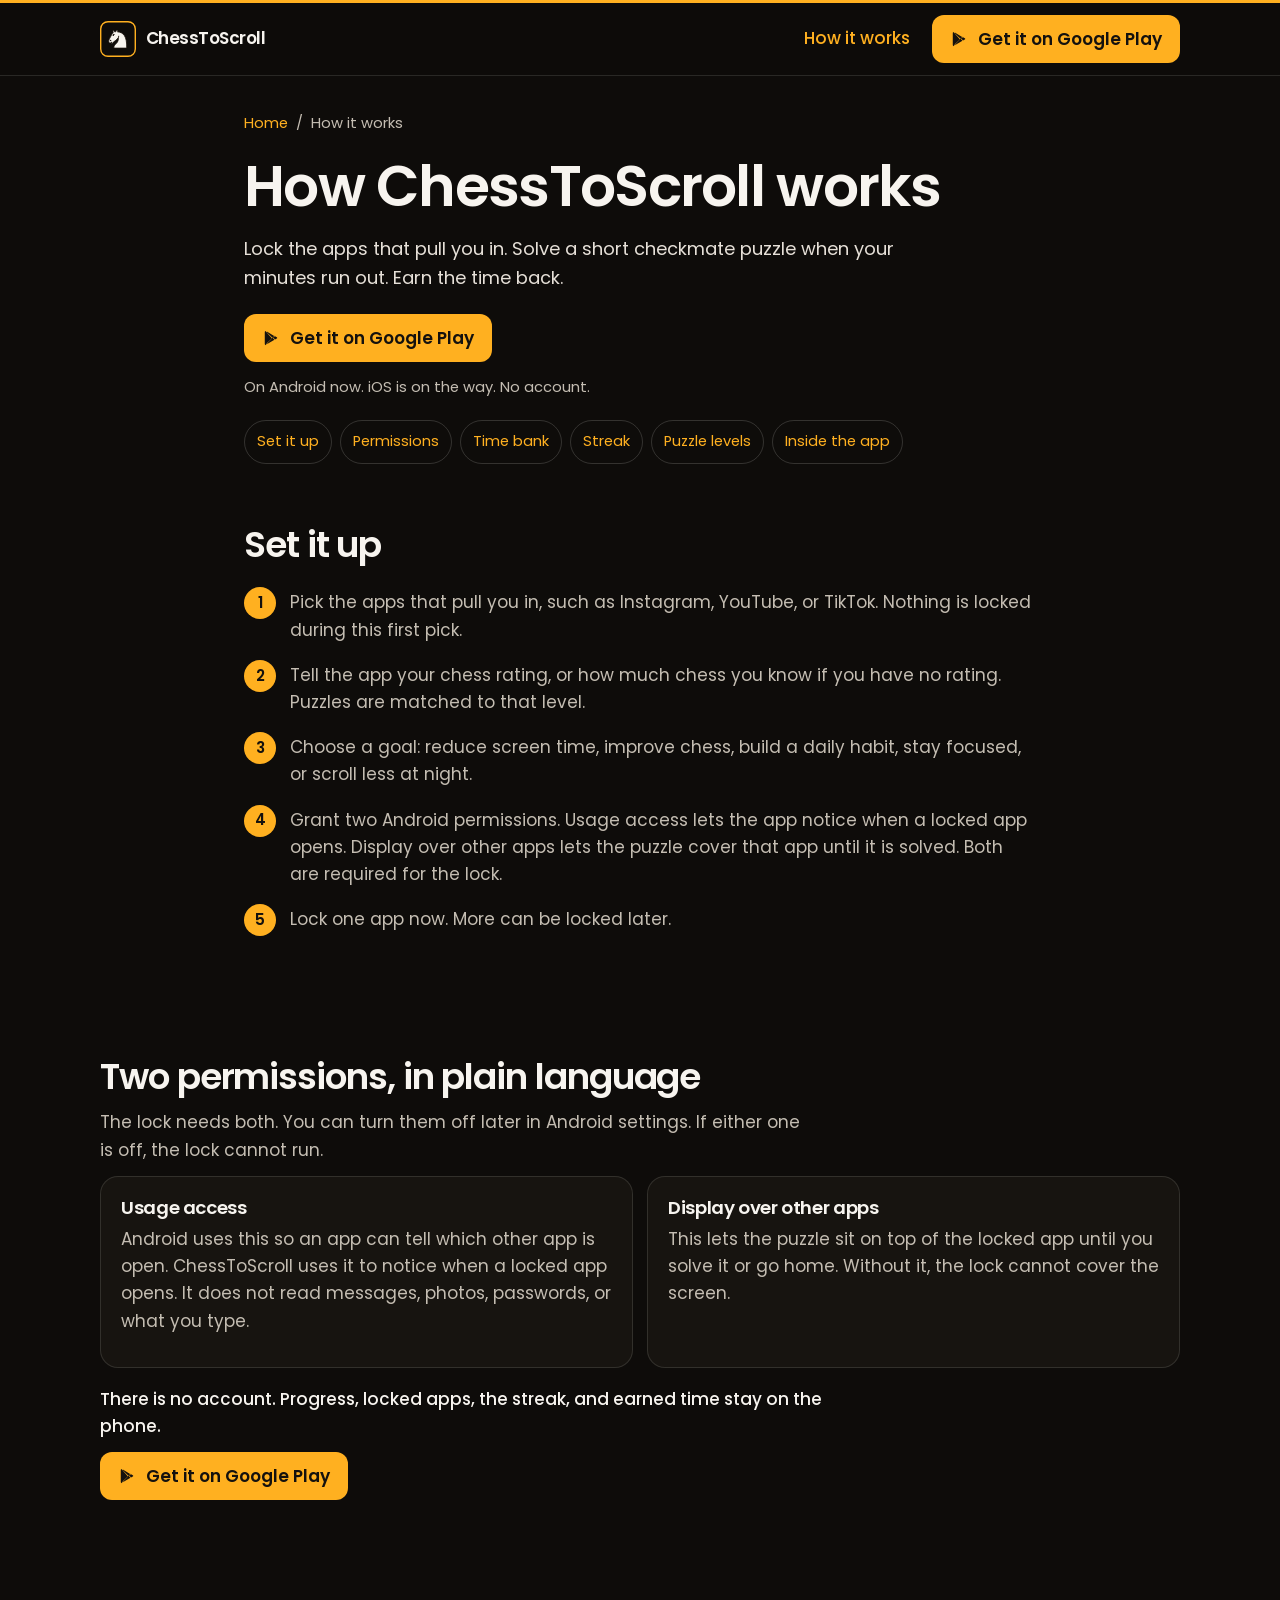
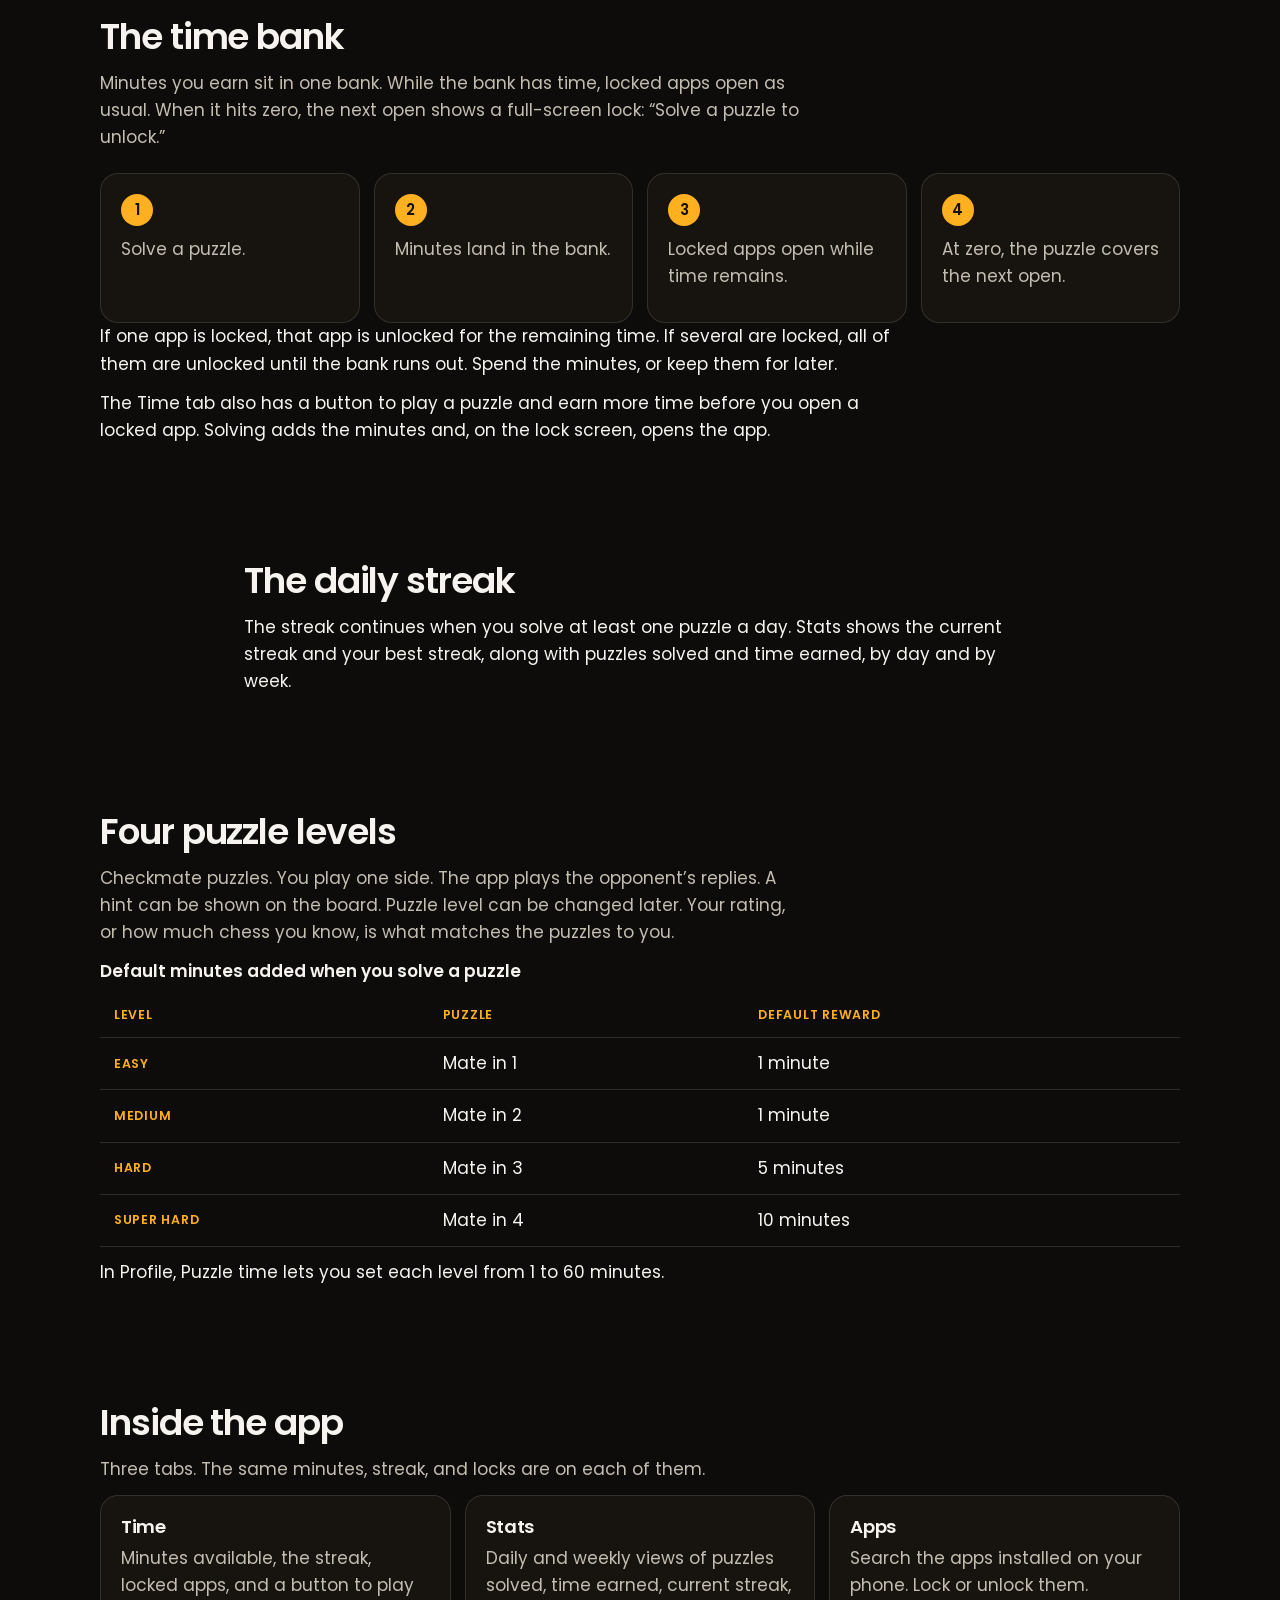
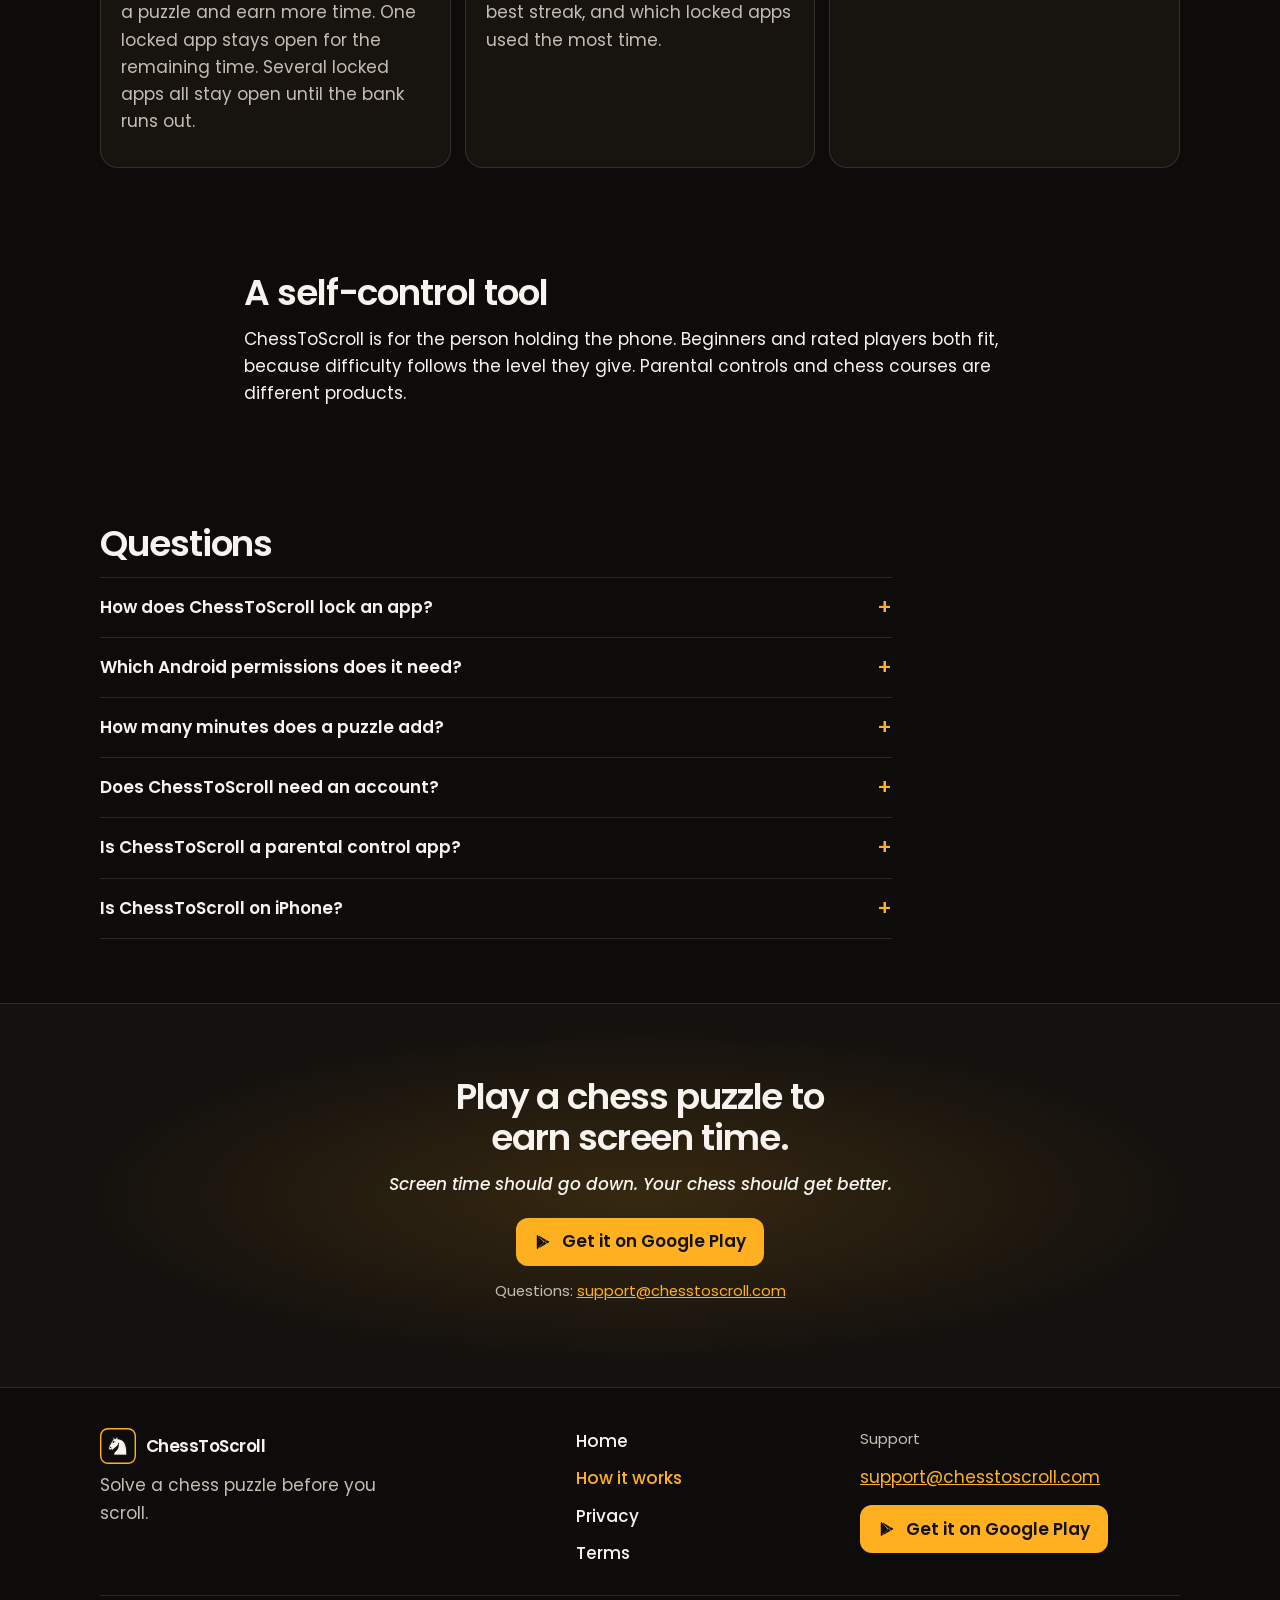
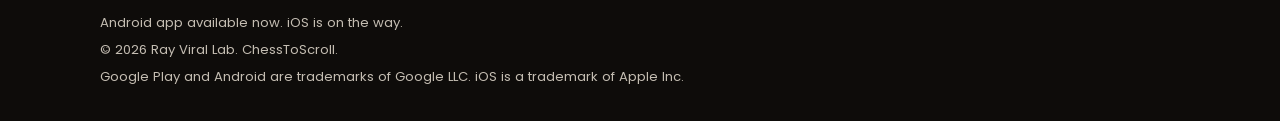
==== how-it-works.html @ 7f45c112 "first commit" ====
<!DOCTYPE html>
<html lang="en">
<head>
  <meta charset="utf-8">
  <meta name="viewport" content="width=device-width, initial-scale=1">
  <title>How ChessToScroll Works | Lock Apps, Solve, Earn Time</title>
  <meta name="description" content="Pick the apps, grant two Android permissions, and solve a mate puzzle when your minutes run out. Time bank, daily streaks, and four puzzle levels.">
  <link rel="canonical" href="https://chesstoscroll.com/how-it-works.html">
  <meta name="theme-color" content="#0E0C0A">
  <meta name="robots" content="index,follow,max-image-preview:large,max-snippet:-1,max-video-preview:-1">
  <meta property="og:type" content="article">
  <meta property="og:site_name" content="ChessToScroll">
  <meta property="og:title" content="How ChessToScroll Works | Lock Apps, Solve, Earn Time">
  <meta property="og:description" content="Permissions in plain language, the time bank, daily streaks, and mate puzzles from 1 to 4 moves.">
  <meta property="og:url" content="https://chesstoscroll.com/how-it-works.html">
  <meta property="og:locale" content="en_US">
  <meta property="og:image" content="https://chesstoscroll.com/og.png">
  <meta name="twitter:card" content="summary_large_image">
  <meta name="twitter:title" content="How ChessToScroll Works">
  <meta name="twitter:description" content="Lock apps, solve a chess puzzle, earn minutes back.">
  <meta name="twitter:image" content="https://chesstoscroll.com/og.png">
  <link rel="icon" href="favicon.svg" type="image/svg+xml">
  <link rel="stylesheet" href="styles.css">
  <script type="application/ld+json">
  {
    "@context": "https://schema.org",
    "@graph": [
      {
        "@type": "BreadcrumbList",
        "itemListElement": [
          { "@type": "ListItem", "position": 1, "name": "Home", "item": "https://chesstoscroll.com/" },
          { "@type": "ListItem", "position": 2, "name": "How it works", "item": "https://chesstoscroll.com/how-it-works.html" }
        ]
      },
      {
        "@type": "FAQPage",
        "mainEntity": [
          {
            "@type": "Question",
            "name": "How does ChessToScroll lock an app?",
            "acceptedAnswer": {
              "@type": "Answer",
              "text": "You pick the app, then turn the lock on. Nothing is locked during the first pick. When you open a locked app and your minutes are gone, a puzzle covers the screen. You can solve it or go home. Solving adds minutes and opens the app."
            }
          },
          {
            "@type": "Question",
            "name": "Which Android permissions does it need?",
            "acceptedAnswer": {
              "@type": "Answer",
              "text": "Two. Usage access lets ChessToScroll notice when a locked app opens. Display over other apps lets the puzzle cover that app until you solve it or go home. Both are required for the lock."
            }
          },
          {
            "@type": "Question",
            "name": "How many minutes does a puzzle add?",
            "acceptedAnswer": {
              "@type": "Answer",
              "text": "Easy, mate in 1, adds 1 minute by default. Medium, mate in 2, adds 1 minute. Hard, mate in 3, adds 5 minutes. Super Hard, mate in 4, adds 10 minutes. In Profile, Puzzle time can set each level from 1 to 60 minutes."
            }
          },
          {
            "@type": "Question",
            "name": "Does ChessToScroll need an account?",
            "acceptedAnswer": {
              "@type": "Answer",
              "text": "No. Progress, locked apps, the streak, and earned time stay on the phone."
            }
          },
          {
            "@type": "Question",
            "name": "Is ChessToScroll a parental control app?",
            "acceptedAnswer": {
              "@type": "Answer",
              "text": "No. It is a self-control tool for the person using the phone. It is not a chess course."
            }
          },
          {
            "@type": "Question",
            "name": "Is ChessToScroll on iPhone?",
            "acceptedAnswer": {
              "@type": "Answer",
              "text": "Not yet. ChessToScroll is on Android now. There is no iOS link yet."
            }
          }
        ]
      }
    ]
  }
  </script>
</head>
<body>
  <a class="skip" href="#main">Skip to content</a>
  <header class="site-header">
    <div class="bar">
      <a class="logo" href="index.html">
        <img src="favicon.svg" width="36" height="36" alt="">
        <span>ChessToScroll</span>
      </a>
      <input class="nav-toggle" type="checkbox" id="nav-toggle">
      <label class="nav-burger" for="nav-toggle"><span class="sr-only">Menu</span><span class="bars" aria-hidden="true"></span></label>
      <nav class="nav" id="site-nav" aria-label="Primary">
        <a href="how-it-works.html" aria-current="page">How it works</a>
        <a class="btn" href="https://play.google.com/store/apps/details?id=com.hintapp.chesslock" target="_blank" rel="noopener noreferrer">
          <svg class="icon" viewBox="0 0 24 24" width="18" height="18" aria-hidden="true"><path fill="currentColor" d="M4.4 2.6c-.5.4-.7 1.1-.7 1.9v15c0 .8.2 1.5.7 1.9l.1.1 8.8-8.8v-.2L4.5 2.5l-.1.1zm9.6 9.1 2.6 2.6-9.1 5.2c-.6.4-1.2.3-1.5-.1l8-7.7zm2.6-2.6L14 11.7 6 4.1c.3-.4.9-.5 1.5-.1l8.1 5.1zm.8.5 2.3 1.3c.8.5.8 1.2 0 1.7l-2.3 1.3-2.8-2.8 2.8-1.5z"/></svg>
          Get it on Google Play
        </a>
      </nav>
    </div>
  </header>
  <main id="main">
    <header class="page-head">
      <div class="wrap prose">
        <nav class="crumbs" aria-label="Breadcrumb">
          <a href="index.html">Home</a>
          <span aria-hidden="true">/</span>
          <span>How it works</span>
        </nav>
        <h1>How ChessToScroll works</h1>
        <p class="lede">Lock the apps that pull you in. Solve a short checkmate puzzle when your minutes run out. Earn the time back.</p>
        <div class="hero-actions">
          <a class="btn" href="https://play.google.com/store/apps/details?id=com.hintapp.chesslock" target="_blank" rel="noopener noreferrer">
            <svg class="icon" viewBox="0 0 24 24" width="18" height="18" aria-hidden="true"><path fill="currentColor" d="M4.4 2.6c-.5.4-.7 1.1-.7 1.9v15c0 .8.2 1.5.7 1.9l.1.1 8.8-8.8v-.2L4.5 2.5l-.1.1zm9.6 9.1 2.6 2.6-9.1 5.2c-.6.4-1.2.3-1.5-.1l8-7.7zm2.6-2.6L14 11.7 6 4.1c.3-.4.9-.5 1.5-.1l8.1 5.1zm.8.5 2.3 1.3c.8.5.8 1.2 0 1.7l-2.3 1.3-2.8-2.8 2.8-1.5z"/></svg>
            Get it on Google Play
          </a>
        </div>
        <p class="fine">On Android now. iOS is on the way. No account.</p>
        <nav class="onpage" aria-label="On this page">
          <a href="#setup">Set it up</a>
          <a href="#permissions">Permissions</a>
          <a href="#time-bank">Time bank</a>
          <a href="#streaks">Streak</a>
          <a href="#puzzles">Puzzle levels</a>
          <a href="#inside">Inside the app</a>
        </nav>
      </div>
    </header>

    <section class="block" id="setup" aria-labelledby="setup-title">
      <div class="wrap prose">
        <h2 id="setup-title">Set it up</h2>
        <ol class="setup-list">
          <li>
            <span class="num">1</span>
            <p>Pick the apps that pull you in, such as Instagram, YouTube, or TikTok. Nothing is locked during this first pick.</p>
          </li>
          <li>
            <span class="num">2</span>
            <p>Tell the app your chess rating, or how much chess you know if you have no rating. Puzzles are matched to that level.</p>
          </li>
          <li>
            <span class="num">3</span>
            <p>Choose a goal: reduce screen time, improve chess, build a daily habit, stay focused, or scroll less at night.</p>
          </li>
          <li>
            <span class="num">4</span>
            <p>Grant two Android permissions. Usage access lets the app notice when a locked app opens. Display over other apps lets the puzzle cover that app until it is solved. Both are required for the lock.</p>
          </li>
          <li>
            <span class="num">5</span>
            <p>Lock one app now. More can be locked later.</p>
          </li>
        </ol>
      </div>
    </section>

    <section class="block" id="permissions" aria-labelledby="permissions-title">
      <div class="wrap">
        <div class="intro">
          <h2 id="permissions-title">Two permissions, in plain language</h2>
          <p>The lock needs both. You can turn them off later in Android settings. If either one is off, the lock cannot run.</p>
        </div>
        <div class="cards two">
          <article class="card">
            <h3>Usage access</h3>
            <p>Android uses this so an app can tell which other app is open. ChessToScroll uses it to notice when a locked app opens. It does not read messages, photos, passwords, or what you type.</p>
          </article>
          <article class="card">
            <h3>Display over other apps</h3>
            <p>This lets the puzzle sit on top of the locked app until you solve it or go home. Without it, the lock cannot cover the screen.</p>
          </article>
        </div>
        <div class="prose">
          <p class="boundary">There is no account. Progress, locked apps, the streak, and earned time stay on the phone.</p>
          <p><a class="btn" href="https://play.google.com/store/apps/details?id=com.hintapp.chesslock" target="_blank" rel="noopener noreferrer">
            <svg class="icon" viewBox="0 0 24 24" width="18" height="18" aria-hidden="true"><path fill="currentColor" d="M4.4 2.6c-.5.4-.7 1.1-.7 1.9v15c0 .8.2 1.5.7 1.9l.1.1 8.8-8.8v-.2L4.5 2.5l-.1.1zm9.6 9.1 2.6 2.6-9.1 5.2c-.6.4-1.2.3-1.5-.1l8-7.7zm2.6-2.6L14 11.7 6 4.1c.3-.4.9-.5 1.5-.1l8.1 5.1zm.8.5 2.3 1.3c.8.5.8 1.2 0 1.7l-2.3 1.3-2.8-2.8 2.8-1.5z"/></svg>
            Get it on Google Play
          </a></p>
        </div>
      </div>
    </section>

    <section class="block" id="time-bank" aria-labelledby="bank-title">
      <div class="wrap">
        <div class="intro">
          <h2 id="bank-title">The time bank</h2>
          <p>Minutes you earn sit in one bank. While the bank has time, locked apps open as usual. When it hits zero, the next open shows a full-screen lock: “Solve a puzzle to unlock.”</p>
        </div>
        <ol class="flow">
          <li><span class="num">1</span><p>Solve a puzzle.</p></li>
          <li><span class="num">2</span><p>Minutes land in the bank.</p></li>
          <li><span class="num">3</span><p>Locked apps open while time remains.</p></li>
          <li><span class="num">4</span><p>At zero, the puzzle covers the next open.</p></li>
        </ol>
        <div class="prose">
          <p>If one app is locked, that app is unlocked for the remaining time. If several are locked, all of them are unlocked until the bank runs out. Spend the minutes, or keep them for later.</p>
          <p>The Time tab also has a button to play a puzzle and earn more time before you open a locked app. Solving adds the minutes and, on the lock screen, opens the app.</p>
        </div>
      </div>
    </section>

    <section class="block" id="streaks" aria-labelledby="streak-title">
      <div class="wrap prose">
        <h2 id="streak-title">The daily streak</h2>
        <p>The streak continues when you solve at least one puzzle a day. Stats shows the current streak and your best streak, along with puzzles solved and time earned, by day and by week.</p>
      </div>
    </section>

    <section class="block" id="puzzles" aria-labelledby="puzzles-title">
      <div class="wrap">
        <div class="intro">
          <h2 id="puzzles-title">Four puzzle levels</h2>
          <p>Checkmate puzzles. You play one side. The app plays the opponent’s replies. A hint can be shown on the board. Puzzle level can be changed later. Your rating, or how much chess you know, is what matches the puzzles to you.</p>
        </div>
        <div class="table-wrap">
          <table>
            <caption>Default minutes added when you solve a puzzle</caption>
            <thead>
              <tr>
                <th scope="col">Level</th>
                <th scope="col">Puzzle</th>
                <th scope="col">Default reward</th>
              </tr>
            </thead>
            <tbody>
              <tr>
                <th scope="row">Easy</th>
                <td>Mate in 1</td>
                <td>1 minute</td>
              </tr>
              <tr>
                <th scope="row">Medium</th>
                <td>Mate in 2</td>
                <td>1 minute</td>
              </tr>
              <tr>
                <th scope="row">Hard</th>
                <td>Mate in 3</td>
                <td>5 minutes</td>
              </tr>
              <tr>
                <th scope="row">Super Hard</th>
                <td>Mate in 4</td>
                <td>10 minutes</td>
              </tr>
            </tbody>
          </table>
        </div>
        <p class="prose">In Profile, Puzzle time lets you set each level from 1 to 60 minutes.</p>
      </div>
    </section>

    <section class="block" id="inside" aria-labelledby="inside-title">
      <div class="wrap">
        <div class="intro">
          <h2 id="inside-title">Inside the app</h2>
          <p>Three tabs. The same minutes, streak, and locks are on each of them.</p>
        </div>
        <div class="cards three">
          <article class="card">
            <h3>Time</h3>
            <p>Minutes available, the streak, locked apps, and a button to play a puzzle and earn more time. One locked app stays open for the remaining time. Several locked apps all stay open until the bank runs out.</p>
          </article>
          <article class="card">
            <h3>Stats</h3>
            <p>Daily and weekly views of puzzles solved, time earned, current streak, best streak, and which locked apps used the most time.</p>
          </article>
          <article class="card">
            <h3>Apps</h3>
            <p>Search the apps installed on your phone. Lock or unlock them.</p>
          </article>
        </div>
      </div>
    </section>

    <section class="block" id="self-control" aria-labelledby="self-title">
      <div class="wrap prose">
        <h2 id="self-title">A self-control tool</h2>
        <p>ChessToScroll is for the person holding the phone. Beginners and rated players both fit, because difficulty follows the level they give. Parental controls and chess courses are different products.</p>
      </div>
    </section>

    <section class="block" id="faq" aria-labelledby="faq-title">
      <div class="wrap">
        <h2 id="faq-title">Questions</h2>
        <div class="faq">
          <details>
            <summary>How does ChessToScroll lock an app?</summary>
            <p>You pick the app, then turn the lock on. Nothing is locked during the first pick. When you open a locked app and your minutes are gone, a puzzle covers the screen. You can solve it or go home. Solving adds minutes and opens the app.</p>
          </details>
          <details>
            <summary>Which Android permissions does it need?</summary>
            <p>Two. Usage access lets ChessToScroll notice when a locked app opens. Display over other apps lets the puzzle cover that app until you solve it or go home. Both are required for the lock.</p>
          </details>
          <details>
            <summary>How many minutes does a puzzle add?</summary>
            <p>Easy, mate in 1, adds 1 minute by default. Medium, mate in 2, adds 1 minute. Hard, mate in 3, adds 5 minutes. Super Hard, mate in 4, adds 10 minutes. In Profile, Puzzle time can set each level from 1 to 60 minutes.</p>
          </details>
          <details>
            <summary>Does ChessToScroll need an account?</summary>
            <p>No. Progress, locked apps, the streak, and earned time stay on the phone.</p>
          </details>
          <details>
            <summary>Is ChessToScroll a parental control app?</summary>
            <p>No. It is a self-control tool for the person using the phone. It is not a chess course.</p>
          </details>
          <details>
            <summary>Is ChessToScroll on iPhone?</summary>
            <p>Not yet. ChessToScroll is on Android now. There is no iOS link yet.</p>
          </details>
        </div>
      </div>
    </section>

    <section class="cta-band" aria-labelledby="close-title">
      <div class="wrap">
        <h2 id="close-title">Play a chess puzzle to earn screen time.</h2>
        <p class="promise">Screen time should go down. Your chess should get better.</p>
        <a class="btn" href="https://play.google.com/store/apps/details?id=com.hintapp.chesslock" target="_blank" rel="noopener noreferrer">
          <svg class="icon" viewBox="0 0 24 24" width="18" height="18" aria-hidden="true"><path fill="currentColor" d="M4.4 2.6c-.5.4-.7 1.1-.7 1.9v15c0 .8.2 1.5.7 1.9l.1.1 8.8-8.8v-.2L4.5 2.5l-.1.1zm9.6 9.1 2.6 2.6-9.1 5.2c-.6.4-1.2.3-1.5-.1l8-7.7zm2.6-2.6L14 11.7 6 4.1c.3-.4.9-.5 1.5-.1l8.1 5.1zm.8.5 2.3 1.3c.8.5.8 1.2 0 1.7l-2.3 1.3-2.8-2.8 2.8-1.5z"/></svg>
          Get it on Google Play
        </a>
        <p class="fine">Questions: <a href="mailto:support@chesstoscroll.com">support@chesstoscroll.com</a></p>
      </div>
    </section>
  </main>
  <footer class="site-footer">
    <div class="wrap footer-grid">
      <div class="footer-brand">
        <a class="logo" href="index.html">
          <img src="favicon.svg" width="36" height="36" alt="">
          <span>ChessToScroll</span>
        </a>
        <p>Solve a chess puzzle before you scroll.</p>
      </div>
      <nav class="footer-nav" aria-label="Footer">
        <a href="index.html">Home</a>
        <a href="how-it-works.html" aria-current="page">How it works</a>
        <a href="privacy.html">Privacy</a>
        <a href="terms.html">Terms</a>
      </nav>
      <div>
        <p class="fine">Support</p>
        <address><a href="mailto:support@chesstoscroll.com">support@chesstoscroll.com</a></address>
        <a class="btn" href="https://play.google.com/store/apps/details?id=com.hintapp.chesslock" target="_blank" rel="noopener noreferrer">
          <svg class="icon" viewBox="0 0 24 24" width="18" height="18" aria-hidden="true"><path fill="currentColor" d="M4.4 2.6c-.5.4-.7 1.1-.7 1.9v15c0 .8.2 1.5.7 1.9l.1.1 8.8-8.8v-.2L4.5 2.5l-.1.1zm9.6 9.1 2.6 2.6-9.1 5.2c-.6.4-1.2.3-1.5-.1l8-7.7zm2.6-2.6L14 11.7 6 4.1c.3-.4.9-.5 1.5-.1l8.1 5.1zm.8.5 2.3 1.3c.8.5.8 1.2 0 1.7l-2.3 1.3-2.8-2.8 2.8-1.5z"/></svg>
          Get it on Google Play
        </a>
      </div>
    </div>
    <div class="wrap legal-line">
      <p>Android app available now. iOS is on the way.</p>
      <p>© 2026 Ray Viral Lab. ChessToScroll.</p>
      <p>Google Play and Android are trademarks of Google LLC. iOS is a trademark of Apple Inc.</p>
    </div>
  </footer>
</body>
</html>
---- styles.css ----
@font-face {
  font-family: Poppins;
  font-style: normal;
  font-weight: 400;
  font-display: swap;
  src: url("fonts/poppins-latin-400.woff2") format("woff2");
}

@font-face {
  font-family: Poppins;
  font-style: normal;
  font-weight: 500;
  font-display: swap;
  src: url("fonts/poppins-latin-500.woff2") format("woff2");
}

@font-face {
  font-family: Poppins;
  font-style: normal;
  font-weight: 600;
  font-display: swap;
  src: url("fonts/poppins-latin-600.woff2") format("woff2");
}

@font-face {
  font-family: Poppins;
  font-style: italic;
  font-weight: 500;
  font-display: swap;
  src: url("fonts/poppins-latin-500italic.woff2") format("woff2");
}

:root {
  --bg: #0e0c0a;
  --raise: #171410;
  --text: #f7f4ef;
  --muted: #c4bdb2;
  --honey: #ffb020;
  --honey-2: #ffc14a;
  --ink: #14110e;
  --line: rgba(247, 244, 239, 0.12);
  --max: 1080px;
}

*,
*::before,
*::after {
  box-sizing: border-box;
}

html {
  color-scheme: dark;
  scroll-behavior: smooth;
}

body {
  margin: 0;
  min-height: 100vh;
  display: flex;
  flex-direction: column;
  background: var(--bg);
  color: var(--text);
  font-family: Poppins, "Avenir Next", "Segoe UI", sans-serif;
  font-size: 1.0625rem;
  line-height: 1.6;
}

main {
  flex: 1;
}

img {
  max-width: 100%;
}

h1,
h2,
h3 {
  line-height: 1.15;
  font-weight: 600;
  letter-spacing: -0.03em;
}

h1 {
  margin: 0 0 16px;
  font-size: clamp(2.35rem, 5vw, 3.55rem);
}

h2 {
  margin: 0 0 12px;
  font-size: clamp(1.7rem, 3vw, 2.25rem);
}

h3 {
  margin: 0 0 8px;
  font-size: 1.15rem;
  letter-spacing: -0.02em;
}

p {
  margin: 0 0 12px;
}

a {
  color: inherit;
}

:focus-visible {
  outline: 2px solid var(--honey);
  outline-offset: 3px;
}

::selection {
  background: var(--honey);
  color: var(--ink);
}

.skip {
  position: absolute;
  left: 16px;
  top: 8px;
  transform: translateY(-160%);
  background: var(--honey);
  color: var(--ink);
  padding: 8px 12px;
  border-radius: 10px;
  z-index: 40;
  font-weight: 600;
  text-decoration: none;
}

.skip:focus {
  transform: none;
}

.sr-only {
  position: absolute;
  width: 1px;
  height: 1px;
  overflow: hidden;
  clip-path: inset(50%);
  white-space: nowrap;
}

.wrap,
.bar {
  width: min(var(--max), calc(100% - 40px));
  margin-inline: auto;
}

.site-header {
  position: sticky;
  top: 0;
  z-index: 20;
  background: rgba(14, 12, 10, 0.92);
  backdrop-filter: blur(16px);
  border-top: 3px solid var(--honey);
  border-bottom: 1px solid var(--line);
}

.bar {
  display: flex;
  align-items: center;
  justify-content: space-between;
  min-height: 72px;
  position: relative;
}

.logo {
  display: inline-flex;
  align-items: center;
  gap: 10px;
  color: var(--text);
  text-decoration: none;
  font-weight: 600;
  letter-spacing: -0.03em;
  white-space: nowrap;
}

.logo img {
  width: 36px;
  height: 36px;
  max-width: none;
}

.nav {
  display: flex;
  align-items: center;
  gap: 22px;
}

.nav > a:not(.btn) {
  color: var(--text);
  text-decoration: none;
  font-weight: 500;
}

.nav > a:not(.btn):hover,
.nav > a[aria-current="page"] {
  color: var(--honey);
}

.nav-toggle,
.nav-burger {
  display: none;
}

.btn {
  display: inline-flex;
  align-items: center;
  justify-content: center;
  gap: 10px;
  min-height: 48px;
  padding: 0 18px;
  border-radius: 12px;
  background: var(--honey);
  color: var(--ink);
  font-weight: 600;
  text-decoration: none;
  line-height: 1.2;
}

.btn:hover {
  background: var(--honey-2);
}

.btn:focus-visible {
  outline-color: var(--text);
}

.icon {
  width: 18px;
  height: 18px;
  flex: none;
}

.text-link {
  color: var(--honey);
  font-weight: 600;
  text-underline-offset: 3px;
}

.fine {
  color: var(--muted);
  font-size: 0.92rem;
}

.eyebrow {
  margin: 0 0 12px;
  color: var(--honey);
  font-size: 0.78rem;
  font-weight: 600;
  letter-spacing: 0.14em;
  text-transform: uppercase;
}

.lede {
  color: #e6e0d8;
  font-size: 1.125rem;
  max-width: 42rem;
}

.promise {
  font-style: italic;
  font-weight: 500;
  color: var(--text);
}

.hero {
  position: relative;
  padding: 36px 0 12px;
  overflow: hidden;
}

.hero::before {
  content: "";
  position: absolute;
  inset: 0 0 auto;
  height: 560px;
  background:
    radial-gradient(ellipse at 78% 28%, rgba(255, 176, 32, 0.16), transparent 56%),
    linear-gradient(rgba(247, 244, 239, 0.045) 1px, transparent 1px),
    linear-gradient(90deg, rgba(247, 244, 239, 0.045) 1px, transparent 1px);
  background-size: auto, 52px 52px, 52px 52px;
  mask-image: linear-gradient(#000 55%, transparent 100%);
  pointer-events: none;
}

.hero-grid {
  position: relative;
}

.hero-actions {
  display: flex;
  flex-wrap: wrap;
  gap: 16px 20px;
  align-items: center;
  margin: 22px 0 14px;
}

.phone-figure {
  margin: 28px 0 0;
}

.phone {
  width: min(100%, 300px);
  margin-inline: auto;
  background: linear-gradient(180deg, #2a241c, #16130f);
  border-radius: 36px;
  padding: 10px;
  box-shadow:
    0 24px 60px rgba(0, 0, 0, 0.45),
    inset 0 0 0 1px rgba(255, 176, 32, 0.28);
}

.phone-screen {
  background: var(--bg);
  border-radius: 28px;
  padding: 16px 14px 14px;
}

.notch {
  width: 92px;
  height: 16px;
  background: #000;
  border-radius: 999px;
  margin: 0 auto 14px;
}

.lock-kicker {
  text-align: center;
  color: var(--muted);
  font-size: 0.72rem;
  letter-spacing: 0.08em;
  text-transform: uppercase;
  margin: 0 0 6px;
}

.lock-title {
  text-align: center;
  font-weight: 600;
  font-size: 1.28rem;
  letter-spacing: -0.03em;
  line-height: 1.2;
  margin: 0 0 12px;
}

.board-frame {
  border-radius: 6px;
  overflow: hidden;
}

.board {
  display: block;
  width: 100%;
  height: auto;
}

.lock-meta,
.lock-hint,
.lock-go {
  text-align: center;
}

.lock-meta {
  color: var(--muted);
  font-size: 0.82rem;
  margin: 10px 0 0;
}

.lock-hint {
  color: var(--honey);
  font-size: 0.85rem;
  font-weight: 600;
  margin: 8px 0 0;
}

.lock-go {
  margin: 10px 0 0;
  border: 1px solid rgba(247, 244, 239, 0.18);
  border-radius: 12px;
  padding: 10px;
  font-weight: 500;
}

.phone-figure figcaption {
  margin: 14px auto 0;
  max-width: 34ch;
  text-align: center;
  color: var(--muted);
  font-size: 0.92rem;
}

.block {
  padding: 36px 0;
}

.intro {
  max-width: 44rem;
}

.intro p,
.card p,
.steps p,
.levels p,
.setup-list p,
.flow p {
  color: var(--muted);
}

.steps,
.levels,
.setup-list,
.flow {
  list-style: none;
  padding: 0;
  margin: 22px 0 0;
}

.steps,
.levels,
.cards,
.flow {
  display: grid;
  gap: 14px;
}

.steps li,
.levels li,
.card,
.flow li,
.cta-row,
.end-card {
  background: var(--raise);
  border: 1px solid var(--line);
  border-radius: 18px;
}

.steps li,
.levels li,
.card,
.flow li {
  padding: 20px;
}

.steps h3,
.flow li {
  display: flex;
  align-items: center;
  gap: 12px;
}

.flow li {
  align-items: flex-start;
  flex-direction: column;
  gap: 10px;
}

.num {
  width: 32px;
  height: 32px;
  border-radius: 50%;
  background: var(--honey);
  color: var(--ink);
  display: inline-grid;
  place-items: center;
  font-size: 0.95rem;
  font-weight: 600;
  flex: none;
}

.mins {
  margin: 8px 0;
  color: var(--text);
}

.mins span {
  font-size: 2rem;
  font-weight: 600;
  letter-spacing: -0.03em;
  color: var(--honey);
}

.cta-row {
  display: flex;
  flex-wrap: wrap;
  justify-content: space-between;
  gap: 20px;
  align-items: center;
  padding: 24px;
}

.cta-row h2 {
  font-size: clamp(1.45rem, 2.4vw, 1.9rem);
}

.cta-row p {
  margin: 6px 0 0;
  max-width: 52ch;
}

.cta-actions {
  display: flex;
  flex-wrap: wrap;
  gap: 14px 18px;
  align-items: center;
}

.boundary {
  margin-top: 18px;
  max-width: 46rem;
  font-weight: 500;
}

.more {
  margin-top: 18px;
}

.cta-band {
  margin-top: 12px;
  padding: 72px 0;
  text-align: center;
  background:
    radial-gradient(ellipse at center, rgba(255, 176, 32, 0.15), transparent 62%),
    #14110e;
  border-top: 1px solid var(--line);
}

.cta-band h2 {
  max-width: 11em;
  margin-inline: auto;
}

.cta-band .btn {
  margin-top: 8px;
}

.cta-band .fine {
  margin-top: 14px;
}

.cta-band a:not(.btn) {
  color: var(--honey);
}

.crumbs {
  display: flex;
  flex-wrap: wrap;
  gap: 8px;
  align-items: center;
  color: var(--muted);
  font-size: 0.92rem;
  margin-bottom: 18px;
}

.crumbs a {
  color: var(--text);
  text-decoration: none;
}

.crumbs a:hover {
  color: var(--honey);
}

.page-head {
  padding: 36px 0 8px;
}

.onpage {
  display: flex;
  flex-wrap: wrap;
  gap: 8px;
  margin: 20px 0 0;
}

.onpage a {
  text-decoration: none;
  color: var(--text);
  border: 1px solid rgba(247, 244, 239, 0.16);
  border-radius: 999px;
  padding: 8px 12px;
  font-size: 0.92rem;
  min-height: 44px;
  display: inline-flex;
  align-items: center;
}

.onpage a:hover {
  border-color: var(--honey);
  color: var(--honey);
}

.setup-list li {
  display: grid;
  grid-template-columns: 32px 1fr;
  gap: 14px;
  align-items: start;
  margin-bottom: 16px;
}

.setup-list p {
  margin: 2px 0 0;
}

.prose,
.legal {
  max-width: 72ch;
}

.prose a,
.legal a,
.end-card a {
  color: var(--honey);
  text-underline-offset: 3px;
}

.prose a.btn,
.legal a.btn,
.end-card a.btn,
.cta-band a.btn {
  color: var(--ink);
  text-decoration: none;
}

.table-wrap {
  overflow-x: auto;
  margin: 8px 0 12px;
}

table {
  width: 100%;
  border-collapse: collapse;
  min-width: 420px;
}

caption {
  text-align: left;
  font-weight: 600;
  margin-bottom: 8px;
}

th,
td {
  text-align: left;
  padding: 12px 14px;
  border-bottom: 1px solid var(--line);
}

th {
  color: var(--honey);
  font-weight: 600;
  font-size: 0.78rem;
  letter-spacing: 0.06em;
  text-transform: uppercase;
}

.faq {
  margin-top: 8px;
  border-bottom: 1px solid var(--line);
  max-width: 72ch;
}

.faq details {
  border-top: 1px solid var(--line);
}

.faq summary {
  cursor: pointer;
  padding: 16px 32px 16px 0;
  font-weight: 600;
  list-style: none;
  position: relative;
}

.faq summary::-webkit-details-marker {
  display: none;
}

.faq summary::after {
  content: "+";
  position: absolute;
  right: 0;
  top: 12px;
  color: var(--honey);
  font-size: 1.35rem;
  font-weight: 500;
}

.faq details[open] summary::after {
  content: "–";
}

.faq details p {
  color: var(--muted);
  margin: 0 0 16px;
}

.legal h2 {
  font-size: 1.35rem;
  margin-top: 2.1rem;
}

.legal h3 {
  font-size: 1.05rem;
  margin-top: 1.2rem;
}

.legal p,
.legal li {
  color: var(--muted);
}

code {
  font-family: ui-monospace, "SFMono-Regular", Menlo, Consolas, monospace;
  font-size: 0.92em;
  color: var(--text);
}

.legal ul {
  margin: 0 0 12px;
  padding-left: 1.2rem;
}

.legal li {
  margin: 6px 0;
}

.end-card {
  margin-top: 36px;
  padding: 22px;
  max-width: 72ch;
}

.end-card p:last-child {
  margin-bottom: 0;
}

.site-footer {
  border-top: 1px solid var(--line);
  padding: 40px 0 28px;
}

.footer-grid {
  display: grid;
  gap: 28px;
}

.footer-brand p {
  color: var(--muted);
  max-width: 28ch;
}

.footer-nav {
  display: flex;
  flex-direction: column;
  gap: 10px;
}

.footer-nav a {
  color: var(--text);
  text-decoration: none;
  font-weight: 500;
}

.footer-nav a:hover,
.footer-nav a[aria-current="page"] {
  color: var(--honey);
}

address {
  font-style: normal;
  margin: 0 0 14px;
}

address a {
  color: var(--honey);
}

.legal-line {
  margin-top: 28px;
  padding-top: 16px;
  border-top: 1px solid var(--line);
}

.legal-line p {
  color: var(--muted);
  font-size: 0.82rem;
  margin-bottom: 6px;
}

@media (max-width: 860px) {
  .nav-burger {
    display: inline-flex;
    width: 44px;
    height: 44px;
    border: 1px solid rgba(247, 244, 239, 0.16);
    border-radius: 12px;
    align-items: center;
    justify-content: center;
    cursor: pointer;
  }

  .nav-toggle {
    display: block;
    position: absolute;
    opacity: 0;
    width: 44px;
    height: 44px;
    right: 0;
    top: 14px;
    margin: 0;
    cursor: pointer;
    z-index: 2;
  }

  .nav-toggle:focus-visible + .nav-burger {
    outline: 2px solid var(--honey);
    outline-offset: 3px;
  }

  .nav-toggle:checked + .nav-burger {
    border-color: var(--honey);
  }

  .bars,
  .bars::before,
  .bars::after {
    display: block;
    width: 18px;
    height: 2px;
    background: var(--text);
    border-radius: 2px;
    position: relative;
  }

  .bars::before,
  .bars::after {
    content: "";
    position: absolute;
    left: 0;
  }

  .bars::before {
    top: -6px;
  }

  .bars::after {
    top: 6px;
  }

  .nav {
    display: none;
    position: absolute;
    left: 0;
    right: 0;
    top: 100%;
    background: #14110e;
    border-bottom: 1px solid var(--line);
    padding: 8px 4px 16px;
    flex-direction: column;
    align-items: stretch;
    gap: 4px;
    z-index: 30;
  }

  .nav-toggle:checked ~ .nav {
    display: flex;
  }

  .nav > a:not(.btn) {
    padding: 12px 8px;
    min-height: 44px;
  }
}

@media (min-width: 720px) {
  .cards.two,
  .flow {
    grid-template-columns: 1fr 1fr;
  }
}

@media (min-width: 900px) {
  .hero {
    padding: 64px 0 20px;
  }

  .hero-grid {
    display: grid;
    grid-template-columns: minmax(0, 1.15fr) minmax(280px, 0.85fr);
    gap: 48px;
    align-items: center;
  }

  .phone-figure {
    margin-top: 0;
  }

  .block {
    padding: 52px 0;
  }

  .steps,
  .cards.three {
    grid-template-columns: repeat(3, 1fr);
  }

  .levels {
    grid-template-columns: repeat(4, 1fr);
  }

  .flow {
    grid-template-columns: repeat(4, 1fr);
  }

  .footer-grid {
    grid-template-columns: 1.4fr 0.8fr 1fr;
    align-items: start;
  }
}

@media (max-width: 360px) {
  .logo {
    font-size: 0.92rem;
  }
}

@media (prefers-reduced-motion: reduce) {
  html {
    scroll-behavior: auto;
  }

  *,
  *::before,
  *::after {
    transition: none !important;
  }
}

@media print {
  body {
    background: #fff;
    color: #16130f;
  }

  .site-header,
  .cta-band,
  .steps li,
  .levels li,
  .card,
  .cta-row,
  .end-card {
    background: #fff;
    color: #16130f;
  }

  .site-header {
    position: static;
  }

  .nav-burger,
  .nav-toggle {
    display: none !important;
  }

  .nav {
    display: flex !important;
    position: static;
  }
}
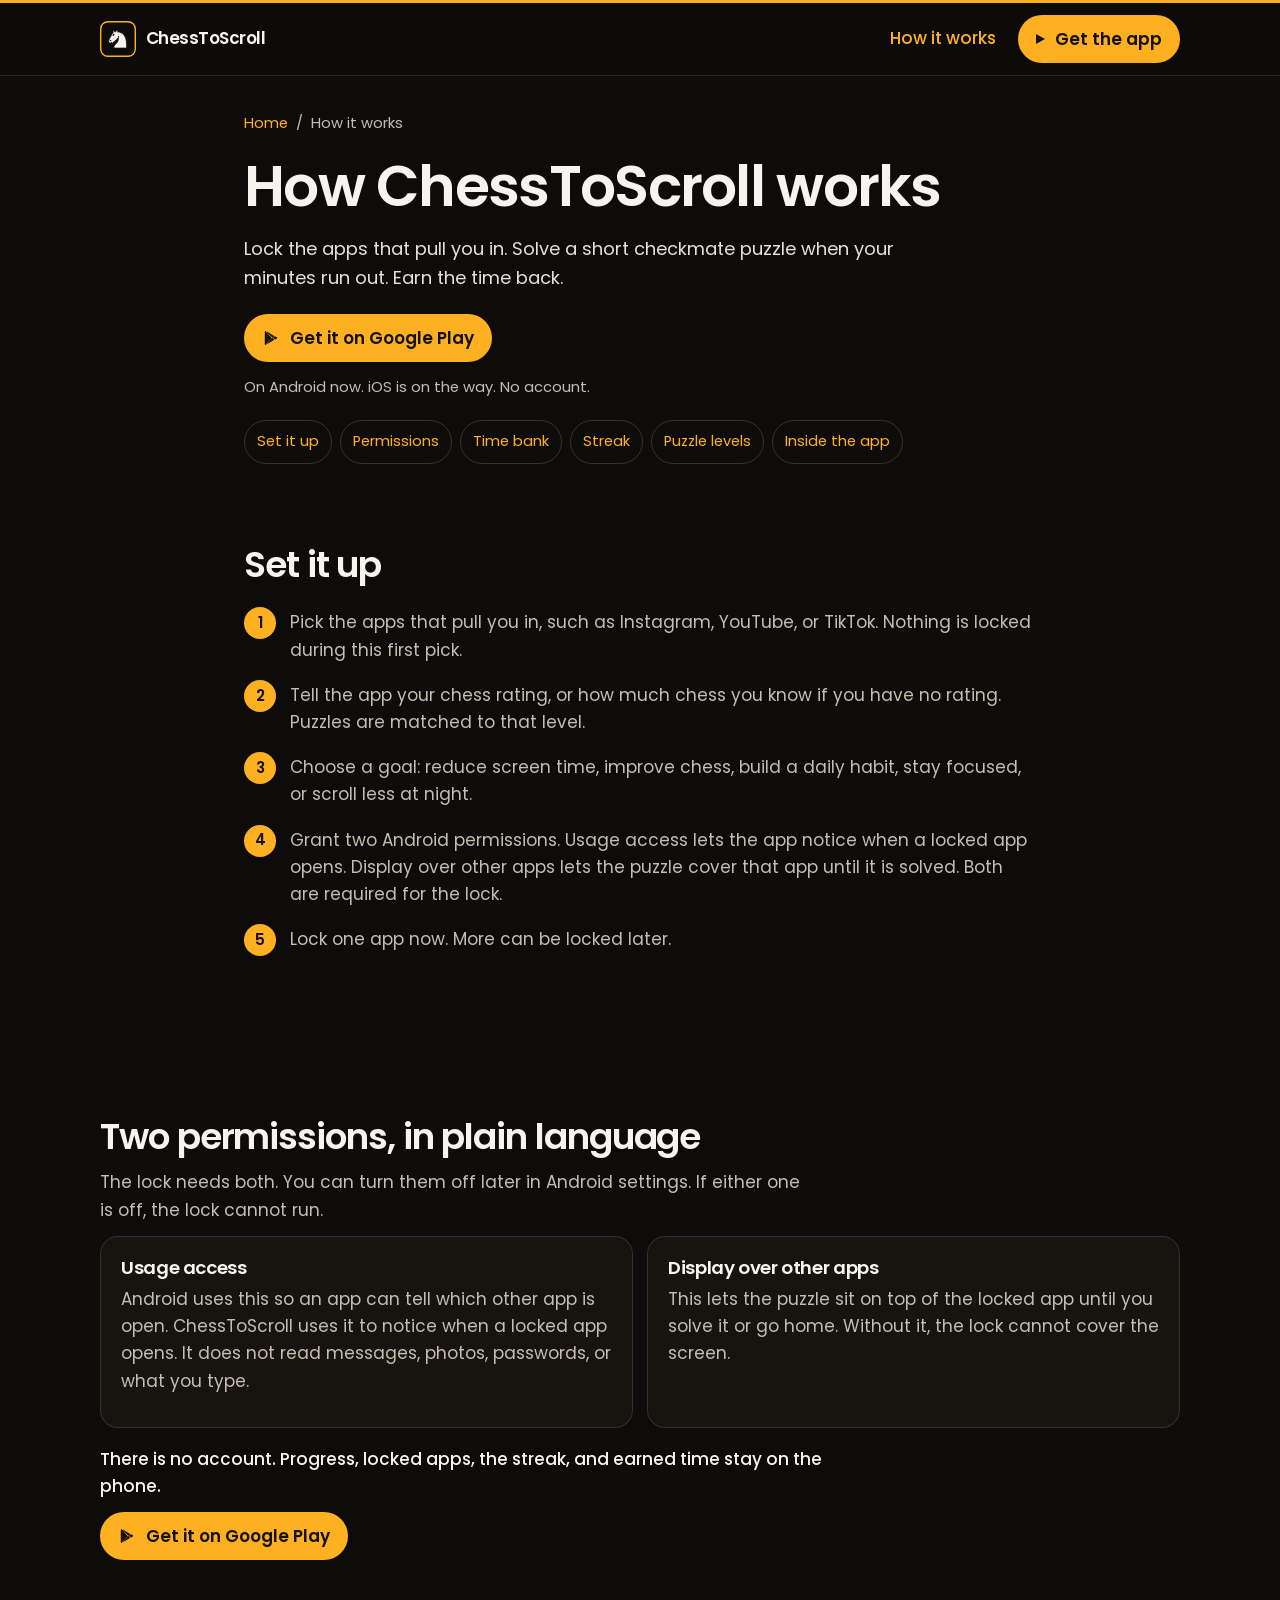
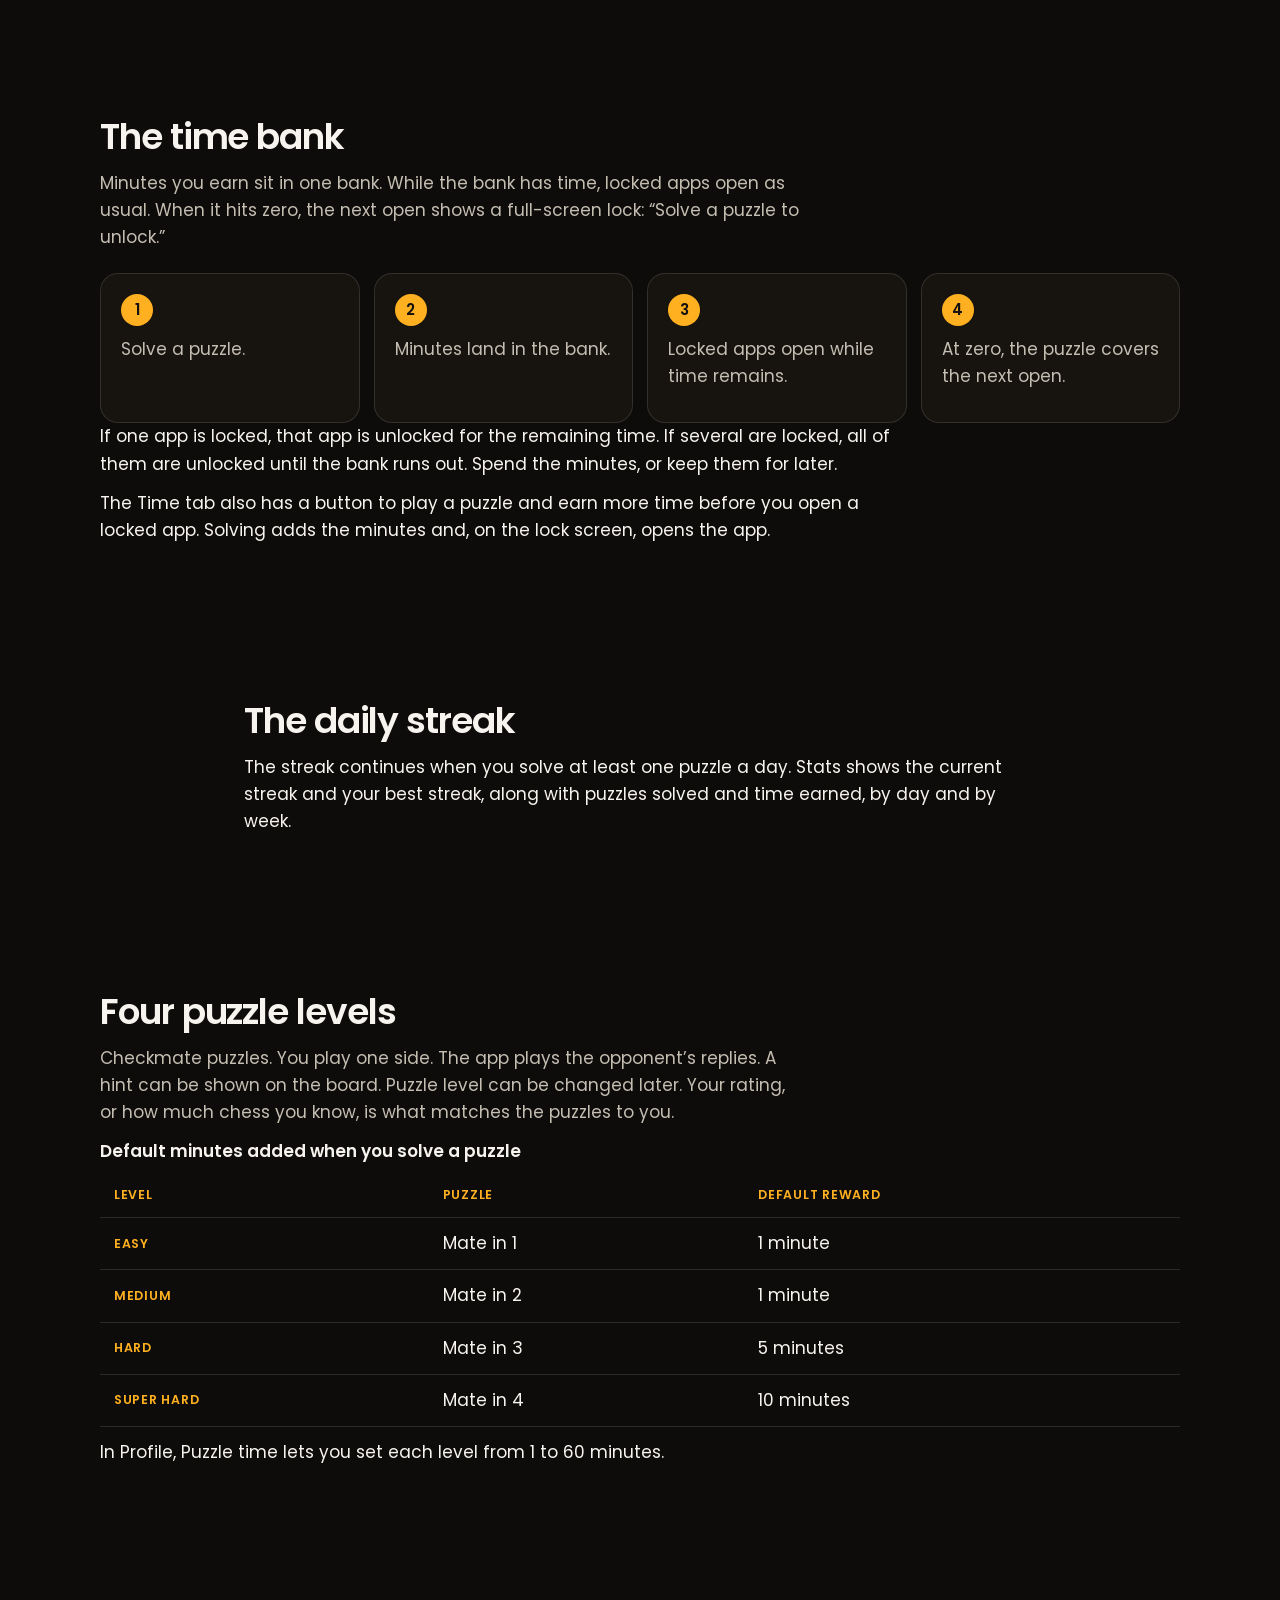
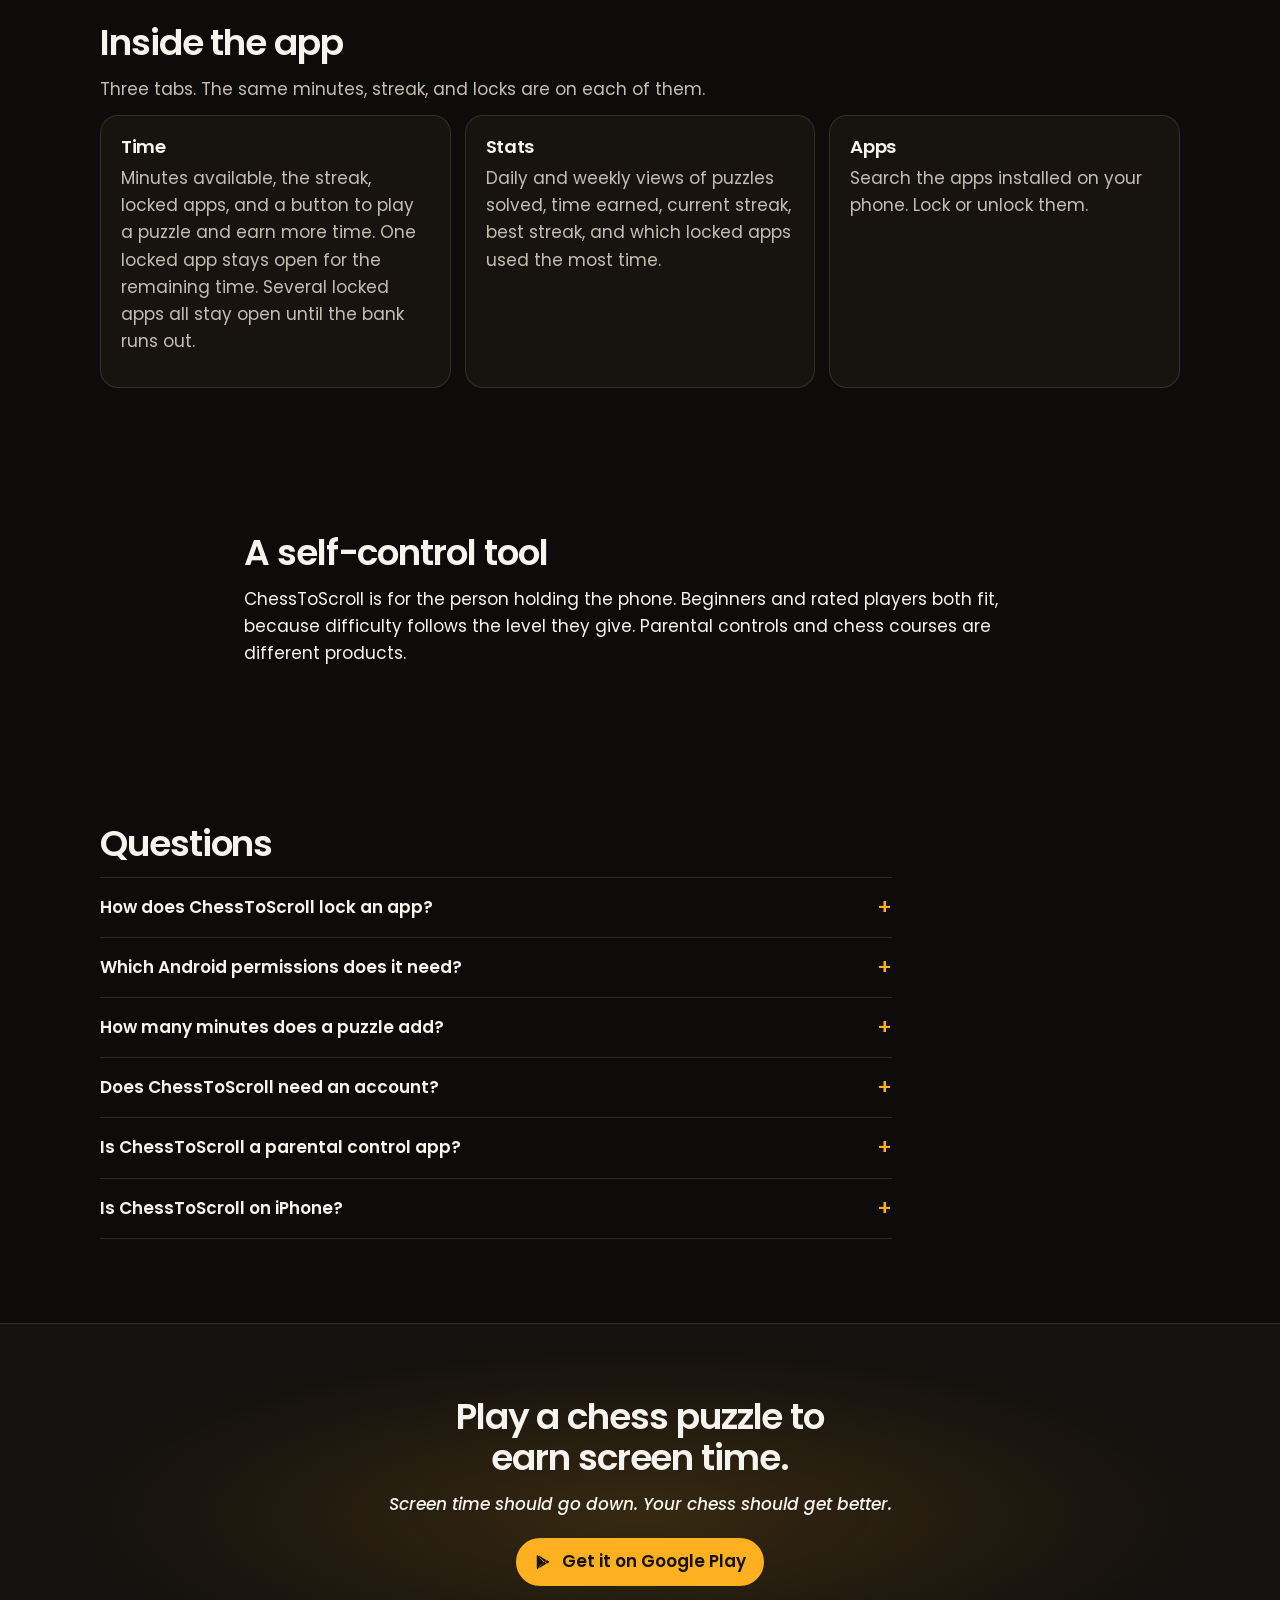
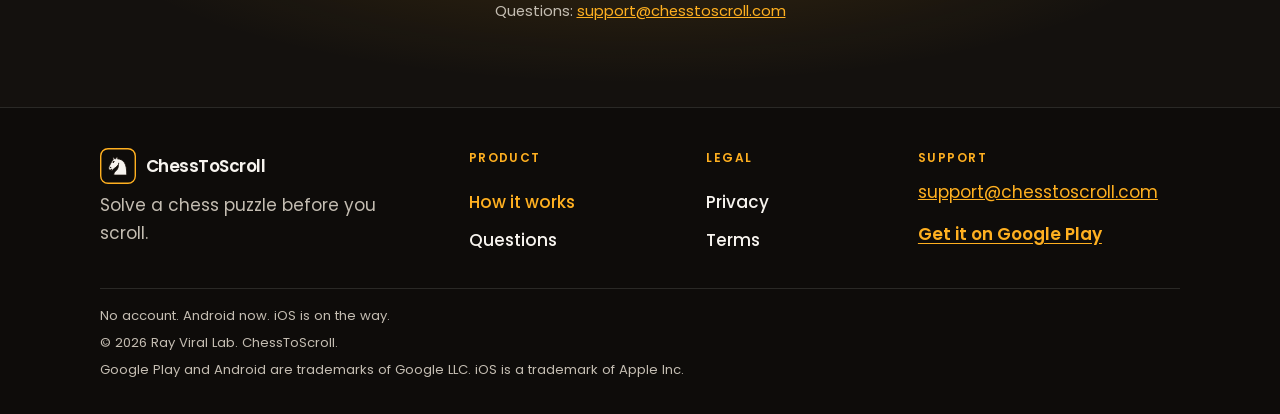
==== commit 64370e22: "v2" ====
--- a/how-it-works.html
+++ b/how-it-works.html
@@ -101,10 +101,7 @@
       <label class="nav-burger" for="nav-toggle"><span class="sr-only">Menu</span><span class="bars" aria-hidden="true"></span></label>
       <nav class="nav" id="site-nav" aria-label="Primary">
         <a href="how-it-works.html" aria-current="page">How it works</a>
-        <a class="btn" href="https://play.google.com/store/apps/details?id=com.hintapp.chesslock" target="_blank" rel="noopener noreferrer">
-          <svg class="icon" viewBox="0 0 24 24" width="18" height="18" aria-hidden="true"><path fill="currentColor" d="M4.4 2.6c-.5.4-.7 1.1-.7 1.9v15c0 .8.2 1.5.7 1.9l.1.1 8.8-8.8v-.2L4.5 2.5l-.1.1zm9.6 9.1 2.6 2.6-9.1 5.2c-.6.4-1.2.3-1.5-.1l8-7.7zm2.6-2.6L14 11.7 6 4.1c.3-.4.9-.5 1.5-.1l8.1 5.1zm.8.5 2.3 1.3c.8.5.8 1.2 0 1.7l-2.3 1.3-2.8-2.8 2.8-1.5z"/></svg>
-          Get it on Google Play
-        </a>
+        <a class="btn" href="https://play.google.com/store/apps/details?id=com.hintapp.chesslock" target="_blank" rel="noopener noreferrer"><span class="play" aria-hidden="true"></span>Get the app</a>
       </nav>
     </div>
   </header>
@@ -343,23 +340,24 @@
         </a>
         <p>Solve a chess puzzle before you scroll.</p>
       </div>
-      <nav class="footer-nav" aria-label="Footer">
-        <a href="index.html">Home</a>
+      <nav class="footer-nav" aria-label="Product">
+        <p class="foot-label">Product</p>
         <a href="how-it-works.html" aria-current="page">How it works</a>
+        <a href="how-it-works.html#faq">Questions</a>
+      </nav>
+      <nav class="footer-nav" aria-label="Legal">
+        <p class="foot-label">Legal</p>
         <a href="privacy.html">Privacy</a>
         <a href="terms.html">Terms</a>
       </nav>
       <div>
-        <p class="fine">Support</p>
+        <p class="foot-label">Support</p>
         <address><a href="mailto:support@chesstoscroll.com">support@chesstoscroll.com</a></address>
-        <a class="btn" href="https://play.google.com/store/apps/details?id=com.hintapp.chesslock" target="_blank" rel="noopener noreferrer">
-          <svg class="icon" viewBox="0 0 24 24" width="18" height="18" aria-hidden="true"><path fill="currentColor" d="M4.4 2.6c-.5.4-.7 1.1-.7 1.9v15c0 .8.2 1.5.7 1.9l.1.1 8.8-8.8v-.2L4.5 2.5l-.1.1zm9.6 9.1 2.6 2.6-9.1 5.2c-.6.4-1.2.3-1.5-.1l8-7.7zm2.6-2.6L14 11.7 6 4.1c.3-.4.9-.5 1.5-.1l8.1 5.1zm.8.5 2.3 1.3c.8.5.8 1.2 0 1.7l-2.3 1.3-2.8-2.8 2.8-1.5z"/></svg>
-          Get it on Google Play
-        </a>
+        <p><a class="text-link" href="https://play.google.com/store/apps/details?id=com.hintapp.chesslock" target="_blank" rel="noopener noreferrer">Get it on Google Play</a></p>
       </div>
     </div>
     <div class="wrap legal-line">
-      <p>Android app available now. iOS is on the way.</p>
+      <p>No account. Android now. iOS is on the way.</p>
       <p>© 2026 Ray Viral Lab. ChessToScroll.</p>
       <p>Google Play and Android are trademarks of Google LLC. iOS is a trademark of Apple Inc.</p>
     </div>
--- a/styles.css
+++ b/styles.css
@@ -67,6 +67,8 @@
 
 main {
   flex: 1;
+  display: flex;
+  flex-direction: column;
 }
 
 img {
@@ -212,7 +214,7 @@
   gap: 10px;
   min-height: 48px;
   padding: 0 18px;
-  border-radius: 12px;
+  border-radius: 999px;
   background: var(--honey);
   color: var(--ink);
   font-weight: 600;
@@ -268,26 +270,38 @@
 
 .hero {
   position: relative;
-  padding: 36px 0 12px;
-  overflow: hidden;
+  display: flex;
+  align-items: center;
+  flex: 1;
+  padding: 48px 0 56px;
+  overflow: visible;
 }
 
 .hero::before {
   content: "";
   position: absolute;
-  inset: 0 0 auto;
-  height: 560px;
-  background:
-    radial-gradient(ellipse at 78% 28%, rgba(255, 176, 32, 0.16), transparent 56%),
-    linear-gradient(rgba(247, 244, 239, 0.045) 1px, transparent 1px),
-    linear-gradient(90deg, rgba(247, 244, 239, 0.045) 1px, transparent 1px);
-  background-size: auto, 52px 52px, 52px 52px;
-  mask-image: linear-gradient(#000 55%, transparent 100%);
+  inset: 0;
+  background: radial-gradient(ellipse at 82% 18%, rgba(255, 176, 32, 0.16), transparent 52%);
   pointer-events: none;
+}
+
+.hero h1 {
+  font-size: clamp(2.5rem, 4.6vw, 4.15rem);
+  max-width: 11em;
+}
+
+.hero .lede {
+  color: var(--muted);
+  max-width: 34rem;
 }
 
 .hero-grid {
   position: relative;
+  width: min(var(--max), calc(100% - 40px));
+}
+
+.hero-grid > * {
+  min-width: 0;
 }
 
 .hero-actions {
@@ -425,7 +439,6 @@
   gap: 14px;
 }
 
-.steps li,
 .levels li,
 .card,
 .flow li,
@@ -436,18 +449,50 @@
   border-radius: 18px;
 }
 
-.steps li,
 .levels li,
 .card,
 .flow li {
   padding: 20px;
 }
 
-.steps h3,
+.steps {
+  gap: 0;
+  margin-top: 8px;
+}
+
+.steps li {
+  display: grid;
+  grid-template-columns: 64px 1fr;
+  gap: 8px 18px;
+  padding: 26px 0;
+  border-top: 1px solid var(--line);
+  background: transparent;
+}
+
+.steps li:last-child {
+  border-bottom: 1px solid var(--line);
+}
+
+.steps .num {
+  width: auto;
+  height: auto;
+  border-radius: 0;
+  background: none;
+  color: var(--honey);
+  font-size: 1.35rem;
+  letter-spacing: -0.04em;
+  display: block;
+}
+
+.steps h3 {
+  margin-bottom: 6px;
+}
+
 .flow li {
   display: flex;
-  align-items: center;
-  gap: 12px;
+  align-items: flex-start;
+  flex-direction: column;
+  gap: 10px;
 }
 
 .flow li {
@@ -788,7 +833,23 @@
   margin-bottom: 6px;
 }
 
-@media (max-width: 860px) {
+.footer-mini {
+  display: flex;
+  flex-wrap: wrap;
+  gap: 10px 22px;
+}
+
+.footer-mini a {
+  color: var(--text);
+  text-decoration: none;
+  font-weight: 500;
+}
+
+.footer-mini a:hover {
+  color: var(--honey);
+}
+
+@media (max-width: 980px) {
   .nav-burger {
     display: inline-flex;
     width: 44px;
@@ -871,6 +932,26 @@
     padding: 12px 8px;
     min-height: 44px;
   }
+
+  .nav-simple .nav-burger,
+  .nav-simple .nav-toggle {
+    display: none;
+  }
+
+  .nav-simple .nav {
+    display: flex;
+    position: static;
+    flex-direction: row;
+    align-items: center;
+    background: none;
+    border: 0;
+    padding: 0;
+  }
+
+  .nav-simple .nav > a:not(.btn) {
+    padding: 8px 0;
+    min-height: 44px;
+  }
 }
 
 @media (min-width: 720px) {
@@ -880,15 +961,32 @@
   }
 }
 
+@media (min-width: 840px) {
+  .hero-grid {
+    display: grid;
+    grid-template-columns: minmax(0, 1fr) 320px;
+    gap: 64px;
+    align-items: center;
+  }
+
+  .phone-figure {
+    margin-top: 0;
+  }
+
+  .phone {
+    margin-inline: 0;
+  }
+}
+
 @media (min-width: 900px) {
   .hero {
-    padding: 64px 0 20px;
+    padding: 72px 0;
   }
 
   .hero-grid {
     display: grid;
-    grid-template-columns: minmax(0, 1.15fr) minmax(280px, 0.85fr);
-    gap: 48px;
+    grid-template-columns: minmax(0, 1fr) 320px;
+    gap: 72px;
     align-items: center;
   }
 
@@ -897,7 +995,7 @@
   }
 
   .block {
-    padding: 52px 0;
+    padding: 72px 0;
   }
 
   .steps,
@@ -914,14 +1012,409 @@
   }
 
   .footer-grid {
-    grid-template-columns: 1.4fr 0.8fr 1fr;
+    grid-template-columns: 1.3fr 0.8fr 0.7fr 1fr;
     align-items: start;
+  }
+
+  .look-grid {
+    grid-template-columns: minmax(0, 1.05fr) minmax(280px, 0.85fr);
+    align-items: start;
+  }
+
+  .stage {
+    position: sticky;
+    top: 96px;
+  }
+
+  .facts {
+    grid-template-columns: repeat(3, 1fr);
+    gap: 28px;
   }
 }
 
 @media (max-width: 360px) {
   .logo {
     font-size: 0.92rem;
+  }
+}
+
+.play {
+  width: 0;
+  height: 0;
+  border-style: solid;
+  border-width: 5px 0 5px 9px;
+  border-color: transparent transparent transparent currentColor;
+  flex: none;
+  display: inline-block;
+}
+
+.store-row {
+  display: flex;
+  flex-wrap: wrap;
+  gap: 10px;
+  align-items: center;
+  margin: 22px 0 12px;
+}
+
+.soon {
+  display: inline-flex;
+  align-items: center;
+  justify-content: center;
+  min-height: 48px;
+  padding: 0 18px;
+  border-radius: 999px;
+  border: 1px solid rgba(247, 244, 239, 0.28);
+  color: var(--text);
+  font-weight: 600;
+  background: transparent;
+}
+
+.qr-card {
+  display: none;
+  align-items: center;
+  gap: 14px;
+  margin-top: 18px;
+  max-width: 28rem;
+}
+
+.qr-card img {
+  width: 96px;
+  height: 96px;
+  background: #fff;
+  border-radius: 12px;
+  padding: 6px;
+  flex: none;
+}
+
+.qr-card p {
+  margin: 0;
+  color: var(--muted);
+  font-size: 0.92rem;
+}
+
+.note {
+  margin-top: 18px;
+  max-width: 46rem;
+  color: var(--text);
+  font-weight: 500;
+}
+
+.dots {
+  display: flex;
+  gap: 5px;
+  margin: 12px 0 4px;
+}
+
+.dots i {
+  width: 10px;
+  height: 10px;
+  border-radius: 2px;
+  background: var(--honey);
+  display: block;
+}
+
+.look-grid {
+  display: grid;
+  gap: 28px;
+}
+
+.look-options {
+  border: 0;
+  margin: 22px 0 0;
+  padding: 0;
+  min-inline-size: 0;
+}
+
+.look-option {
+  display: block;
+  width: 100%;
+  text-align: left;
+  padding: 14px 16px 14px 18px;
+  border-radius: 14px;
+  border: 1px solid transparent;
+  cursor: pointer;
+  margin: 0 0 4px;
+  position: relative;
+}
+
+.look-option strong {
+  display: block;
+  font-weight: 600;
+}
+
+.look-option span {
+  display: block;
+  margin-top: 4px;
+  color: var(--muted);
+  font-size: 0.95rem;
+}
+
+.look-option input {
+  position: absolute;
+  width: 1px;
+  height: 1px;
+  overflow: hidden;
+  clip-path: inset(50%);
+}
+
+.look-option:has(input:checked) {
+  background: var(--raise);
+  box-shadow: inset 3px 0 0 var(--honey);
+}
+
+.look-option:has(input:focus-visible) {
+  outline: 2px solid var(--honey);
+  outline-offset: 3px;
+}
+
+.pane {
+  display: none;
+}
+
+.look:has(#scr-time:checked) .pane-time,
+.look:has(#scr-lock:checked) .pane-lock,
+.look:has(#scr-stats:checked) .pane-stats,
+.look:has(#scr-apps:checked) .pane-apps {
+  display: block;
+}
+
+.stage-note {
+  margin: 14px auto 0;
+  max-width: 32ch;
+  text-align: center;
+  color: var(--muted);
+  font-size: 0.88rem;
+}
+
+.phone-screen.app {
+  text-align: left;
+  padding: 16px 16px 12px;
+}
+
+.app-title {
+  margin: 0;
+  font-size: 1.45rem;
+  font-weight: 600;
+  letter-spacing: -0.03em;
+}
+
+.app-mins {
+  margin: 8px 0 0;
+  font-size: 3rem;
+  font-weight: 600;
+  letter-spacing: -0.04em;
+  line-height: 0.95;
+}
+
+.app-mins span,
+.streak-line,
+.search,
+.stat span,
+.most {
+  color: var(--muted);
+  font-weight: 500;
+  letter-spacing: 0;
+}
+
+.app-mins span {
+  display: block;
+  margin-top: 6px;
+  font-size: 0.85rem;
+}
+
+.streak-line {
+  margin: 8px 0 0;
+  font-size: 0.92rem;
+}
+
+.streak-line b {
+  color: var(--text);
+  font-weight: 600;
+}
+
+.app-list {
+  display: grid;
+  gap: 8px;
+  margin-top: 16px;
+}
+
+.app-row,
+.stat {
+  background: #221c16;
+  border-radius: 12px;
+}
+
+.app-row {
+  display: flex;
+  justify-content: space-between;
+  align-items: center;
+  gap: 12px;
+  padding: 11px 12px;
+  font-size: 0.95rem;
+  color: var(--text);
+}
+
+.tag {
+  color: var(--honey);
+  font-size: 0.75rem;
+  font-weight: 600;
+}
+
+.tag.off {
+  color: var(--muted);
+  font-weight: 500;
+}
+
+.mini-btn {
+  margin: 16px 0 0;
+  background: var(--honey);
+  color: var(--ink);
+  text-align: center;
+  font-weight: 600;
+  border-radius: 999px;
+  padding: 12px;
+}
+
+.seg {
+  display: inline-flex;
+  gap: 2px;
+  margin-top: 12px;
+  padding: 3px;
+  border: 1px solid var(--line);
+  border-radius: 999px;
+}
+
+.seg span {
+  padding: 4px 10px;
+  border-radius: 999px;
+  font-size: 0.75rem;
+  color: var(--muted);
+  font-weight: 500;
+}
+
+.seg .on {
+  background: var(--honey);
+  color: var(--ink);
+  font-weight: 600;
+}
+
+.stat-grid {
+  display: grid;
+  grid-template-columns: 1fr 1fr;
+  gap: 8px;
+  margin-top: 14px;
+}
+
+.stat {
+  padding: 12px;
+}
+
+.stat b {
+  display: block;
+  font-size: 1.4rem;
+  letter-spacing: -0.03em;
+}
+
+.stat span,
+.most {
+  font-size: 0.78rem;
+}
+
+.most {
+  margin: 14px 0 0;
+}
+
+.most b {
+  color: var(--text);
+  font-weight: 600;
+}
+
+.search {
+  margin: 10px 0 0;
+  border: 1px solid var(--line);
+  border-radius: 12px;
+  padding: 10px 12px;
+  font-size: 0.9rem;
+}
+
+.tabs {
+  display: grid;
+  grid-template-columns: repeat(3, 1fr);
+  margin: 16px 0 0;
+  padding-top: 10px;
+  border-top: 1px solid var(--line);
+  text-align: center;
+  font-size: 0.75rem;
+  font-weight: 600;
+  color: var(--muted);
+}
+
+.tabs .on {
+  color: var(--honey);
+}
+
+.facts {
+  list-style: none;
+  padding: 0;
+  margin: 8px 0 0;
+  display: grid;
+  gap: 0;
+}
+
+.facts li {
+  padding: 18px 0 0;
+  margin-top: 18px;
+  border-top: 1px solid var(--line);
+}
+
+.facts p {
+  color: var(--muted);
+}
+
+.foot-label {
+  margin: 0 0 12px;
+  color: var(--honey);
+  font-size: 0.75rem;
+  font-weight: 600;
+  letter-spacing: 0.12em;
+  text-transform: uppercase;
+}
+
+.cta-band .store-row,
+.cta-band .qr-card {
+  justify-content: center;
+}
+
+.cta-band .qr-card {
+  margin-inline: auto;
+}
+
+@media (min-width: 700px) and (max-width: 899px) {
+  .footer-grid {
+    grid-template-columns: 1fr 1fr;
+  }
+}
+
+@media (min-width: 900px) {
+  .qr-card {
+    display: flex;
+  }
+
+  .steps li {
+    grid-template-columns: 1fr;
+    border-top: 0;
+    border-bottom: 0;
+    border-left: 1px solid var(--line);
+    padding: 0 28px 8px;
+  }
+
+  .steps li:first-child {
+    border-left: 0;
+    padding-left: 0;
+  }
+
+  .steps li:last-child {
+    border-bottom: 0;
   }
 }
 
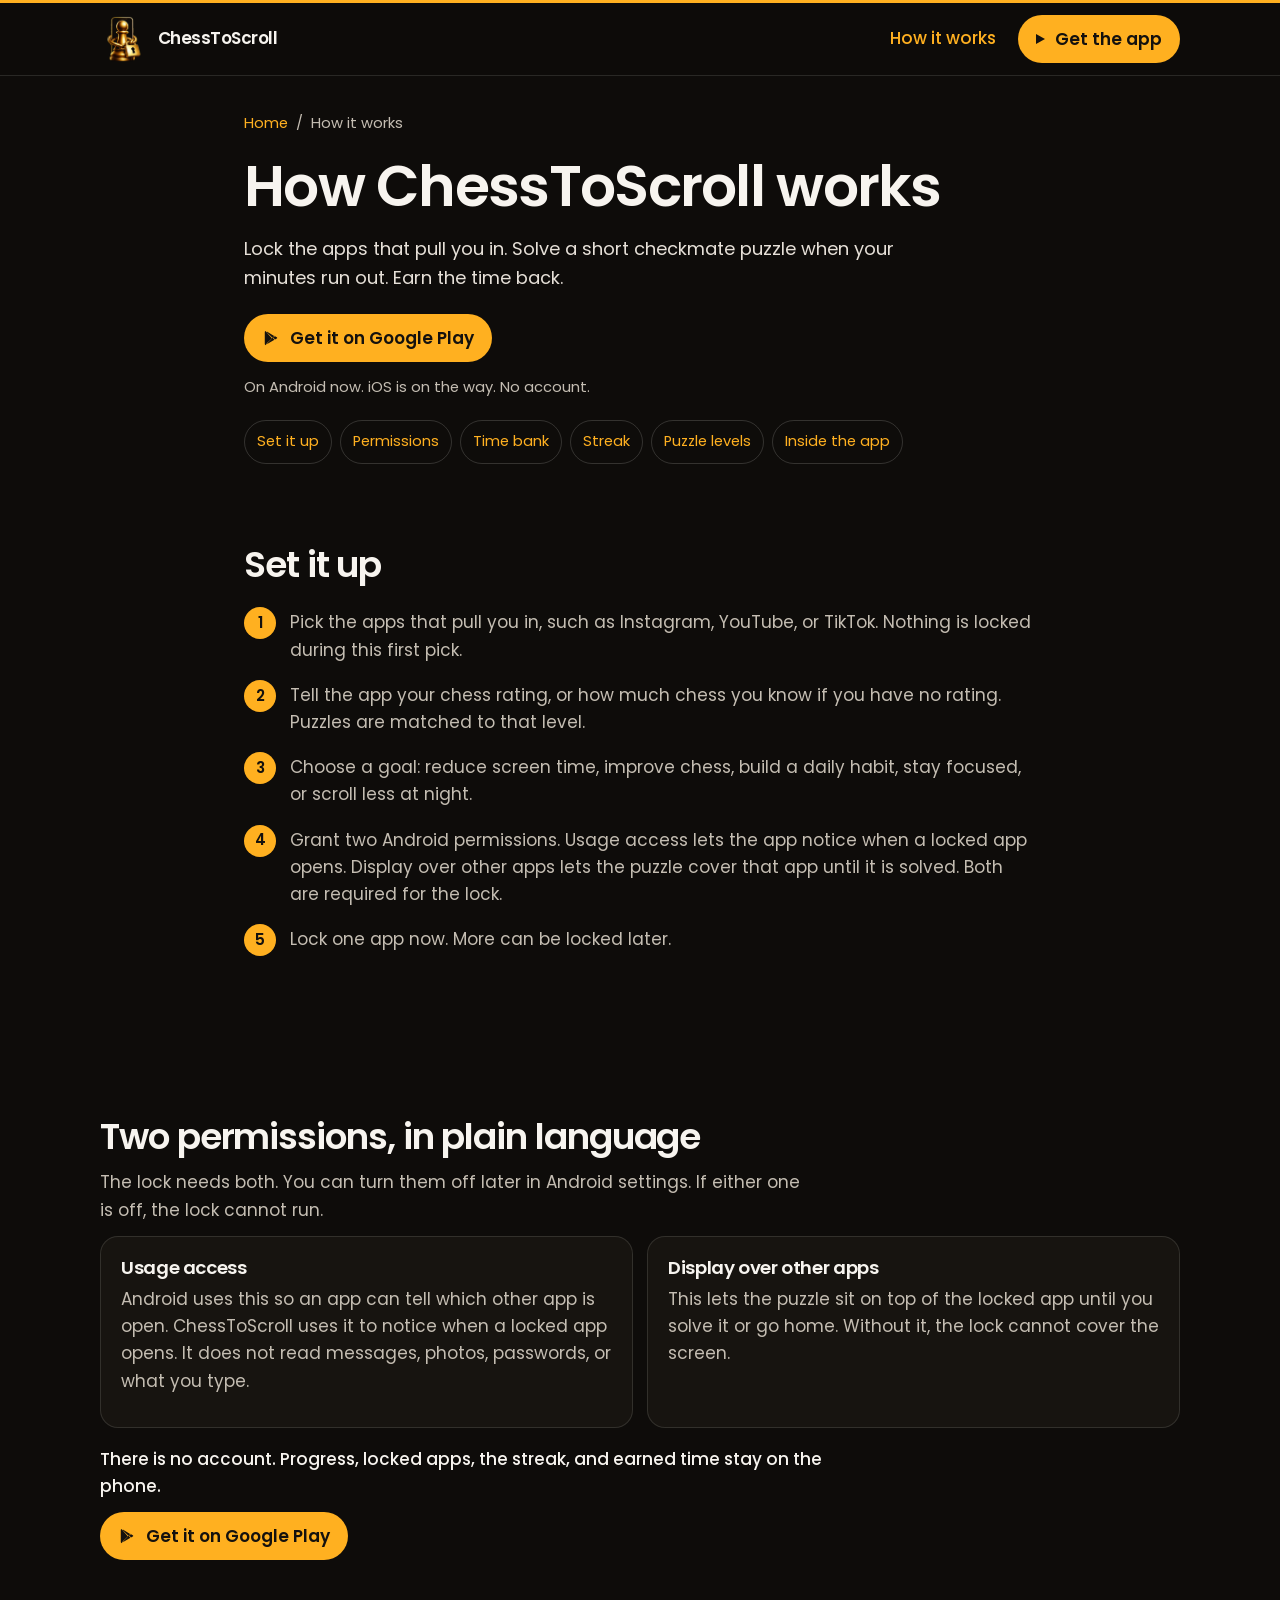
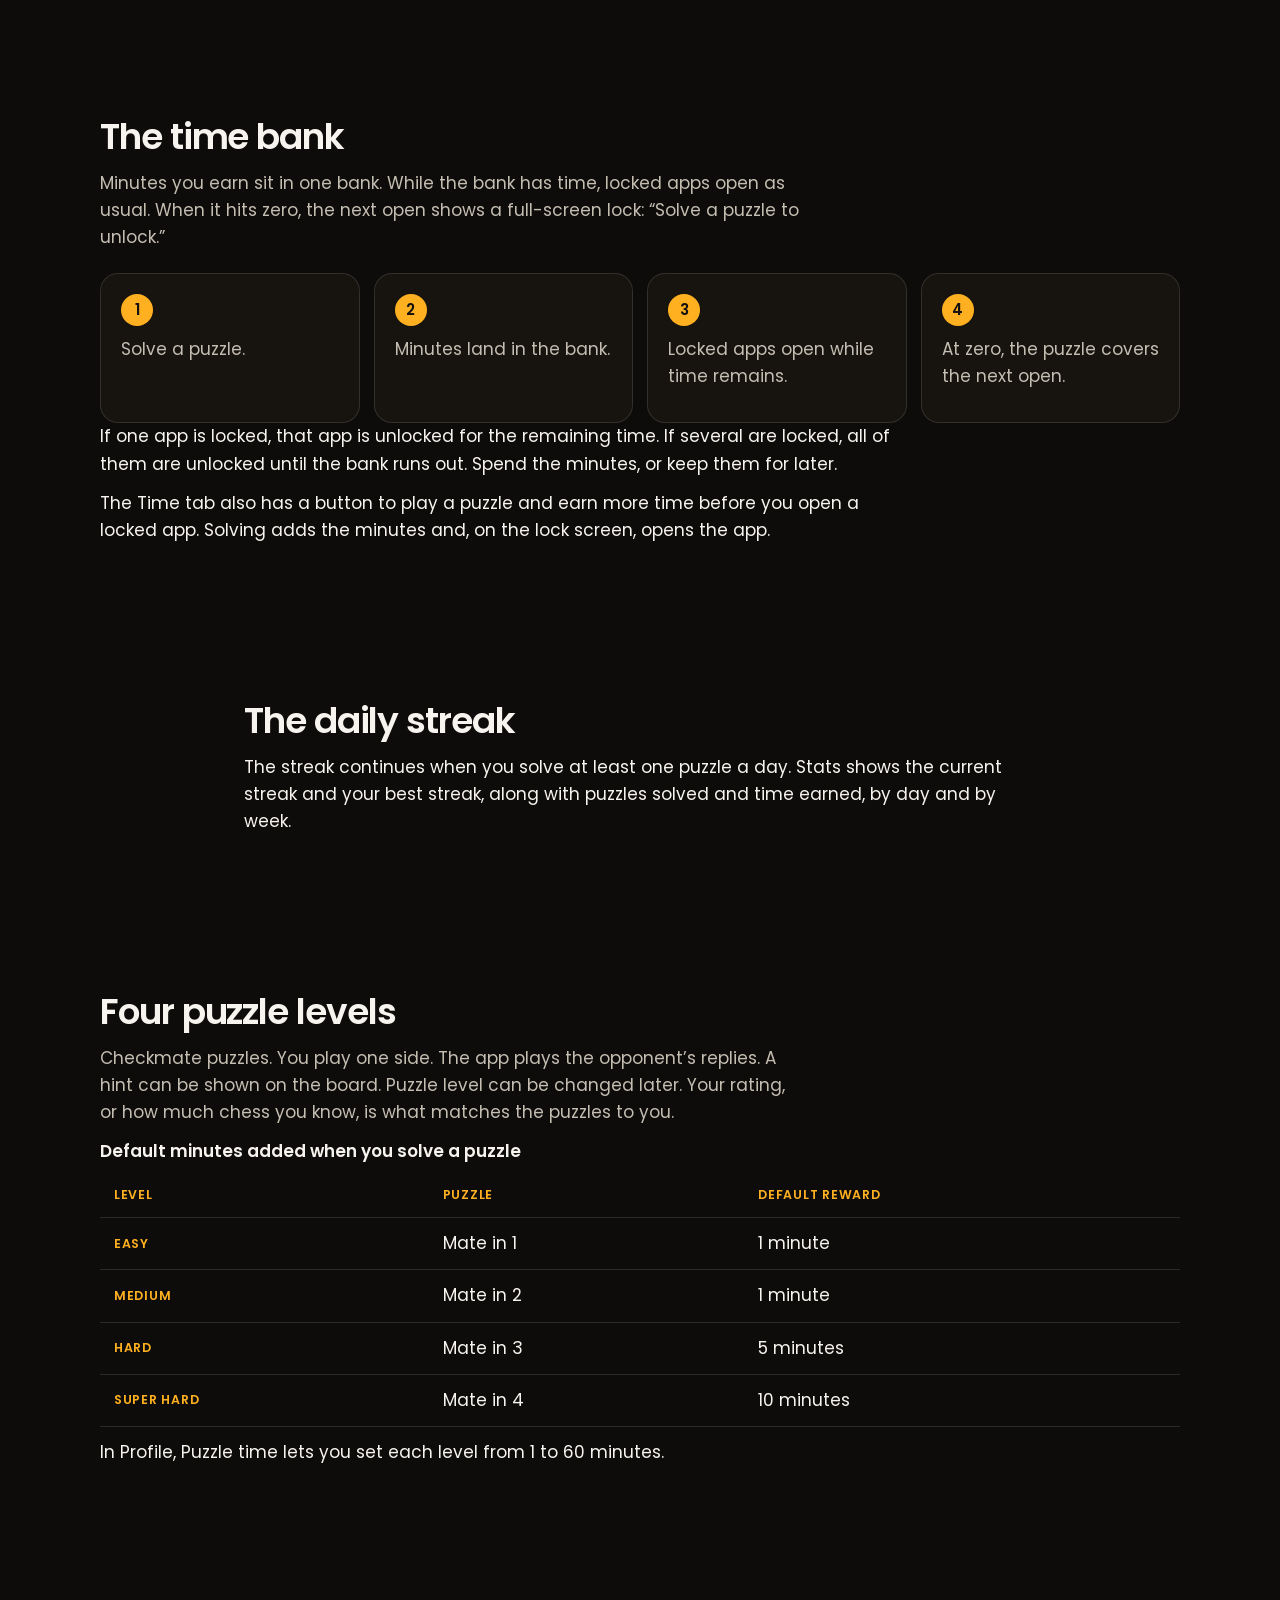
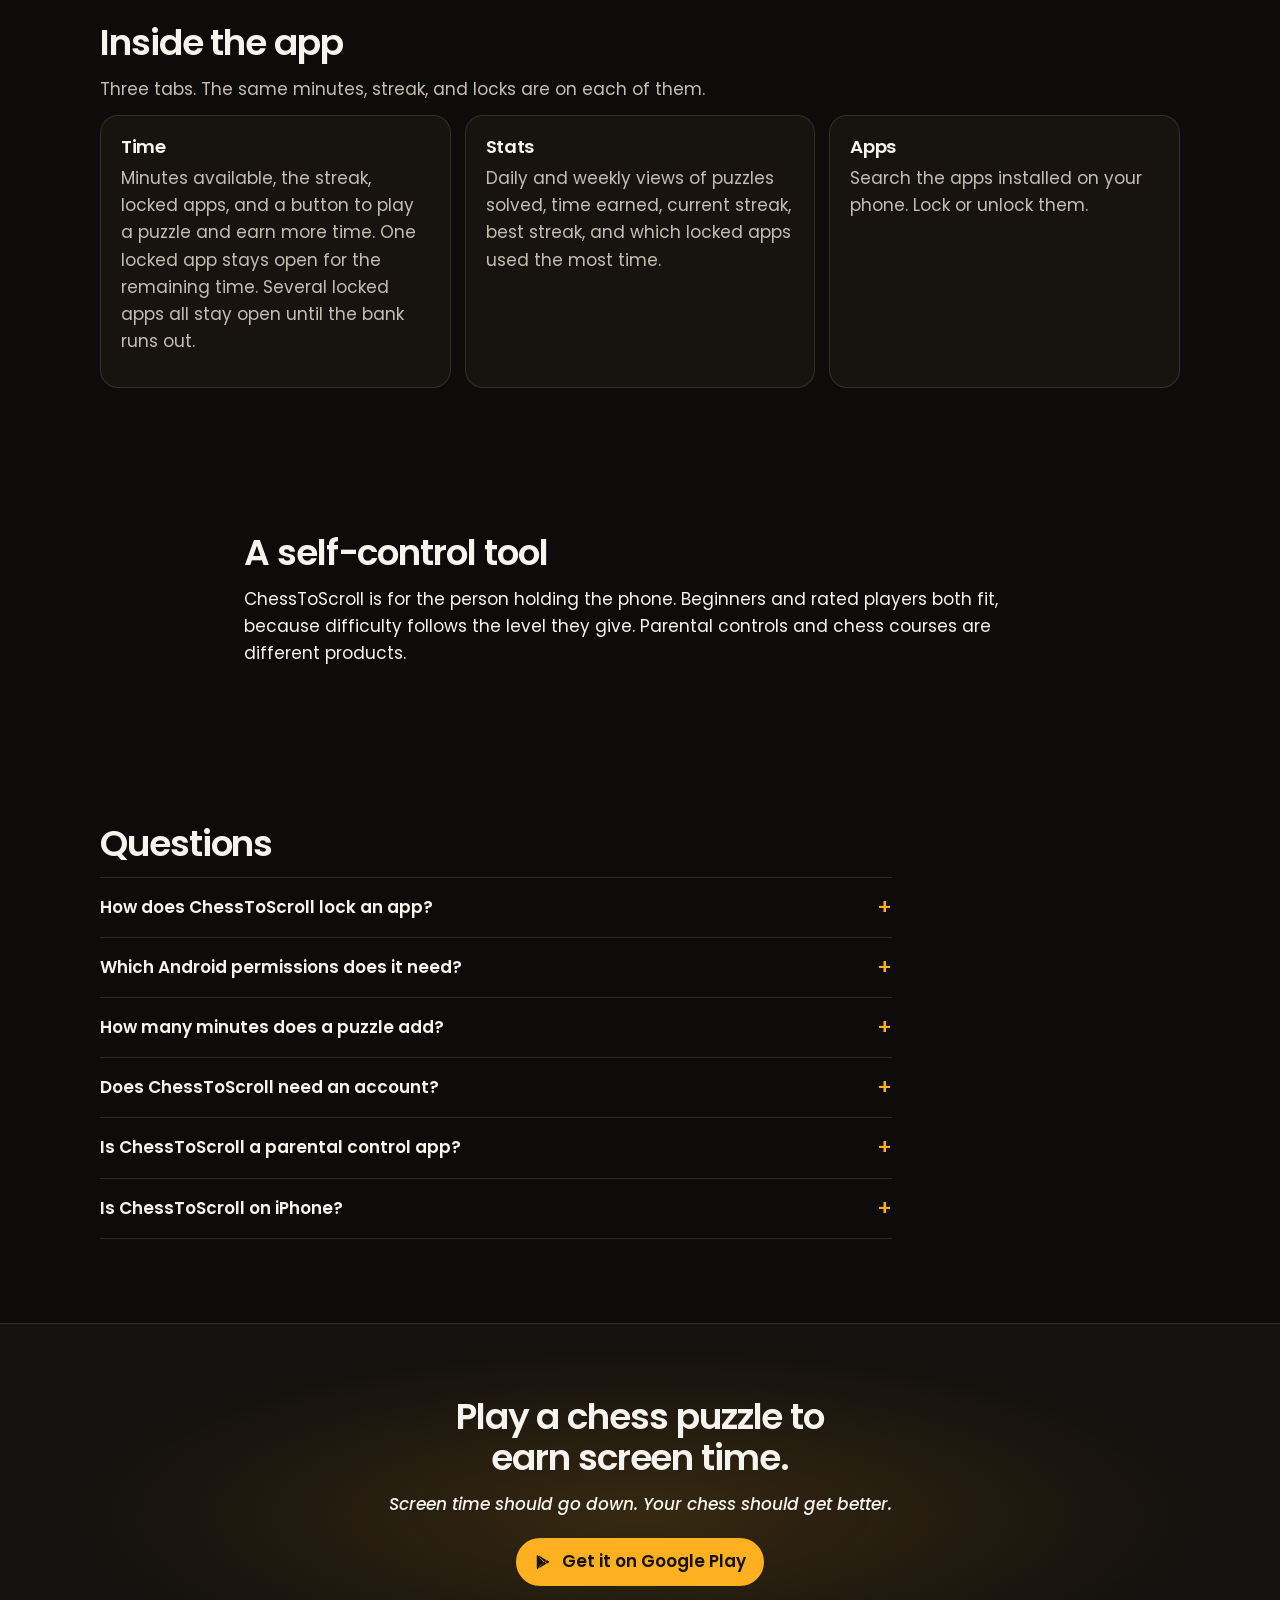
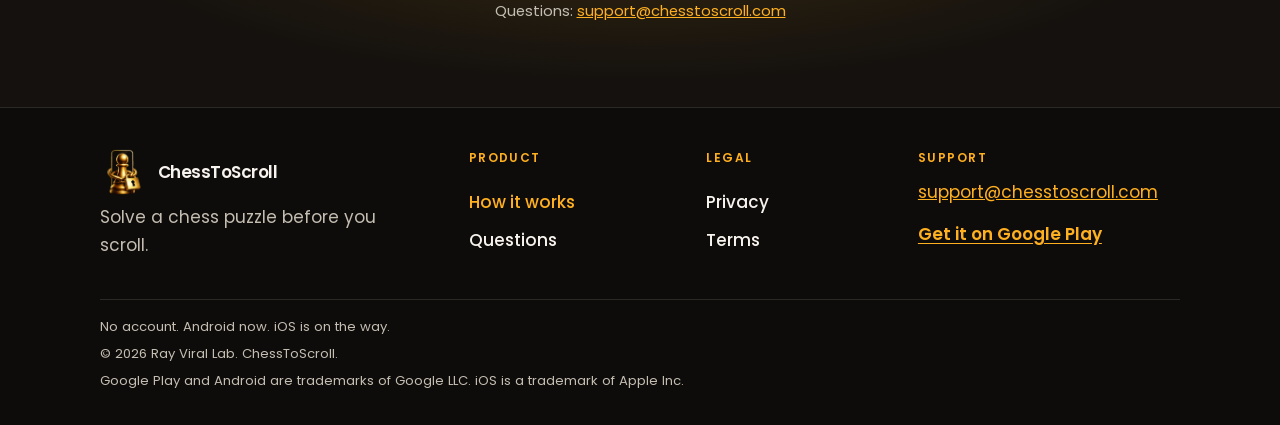
==== commit 964a4e60: "v2" ====
--- a/how-it-works.html
+++ b/how-it-works.html
@@ -19,7 +19,7 @@
   <meta name="twitter:title" content="How ChessToScroll Works">
   <meta name="twitter:description" content="Lock apps, solve a chess puzzle, earn minutes back.">
   <meta name="twitter:image" content="https://chesstoscroll.com/og.png">
-  <link rel="icon" href="favicon.svg" type="image/svg+xml">
+  <link rel="icon" href="logo.png" type="image/png">
   <link rel="stylesheet" href="styles.css">
   <script type="application/ld+json">
   {
@@ -94,7 +94,7 @@
   <header class="site-header">
     <div class="bar">
       <a class="logo" href="index.html">
-        <img src="favicon.svg" width="36" height="36" alt="">
+        <img src="logo.png" width="48" height="48" alt="">
         <span>ChessToScroll</span>
       </a>
       <input class="nav-toggle" type="checkbox" id="nav-toggle">
@@ -335,7 +335,7 @@
     <div class="wrap footer-grid">
       <div class="footer-brand">
         <a class="logo" href="index.html">
-          <img src="favicon.svg" width="36" height="36" alt="">
+          <img src="logo.png" width="48" height="48" alt="">
           <span>ChessToScroll</span>
         </a>
         <p>Solve a chess puzzle before you scroll.</p>
--- a/styles.css
+++ b/styles.css
@@ -180,9 +180,10 @@
 }
 
 .logo img {
-  width: 36px;
-  height: 36px;
+  width: 48px;
+  height: 48px;
   max-width: none;
+  object-fit: contain;
 }
 
 .nav {
@@ -1051,9 +1052,37 @@
 .store-row {
   display: flex;
   flex-wrap: wrap;
-  gap: 10px;
+  gap: 12px;
   align-items: center;
-  margin: 22px 0 12px;
+  margin: 22px 0 4px;
+}
+
+.store-link {
+  display: inline-flex;
+  line-height: 0;
+  border-radius: 10px;
+}
+
+.store-link:hover {
+  opacity: 0.88;
+}
+
+.badge {
+  display: block;
+  width: auto;
+}
+
+.badge-play {
+  height: 60px;
+  width: 155px;
+  max-width: none;
+  margin: -10px;
+}
+
+.badge-ios {
+  height: 40px;
+  width: 120px;
+  max-width: none;
 }
 
 .soon {
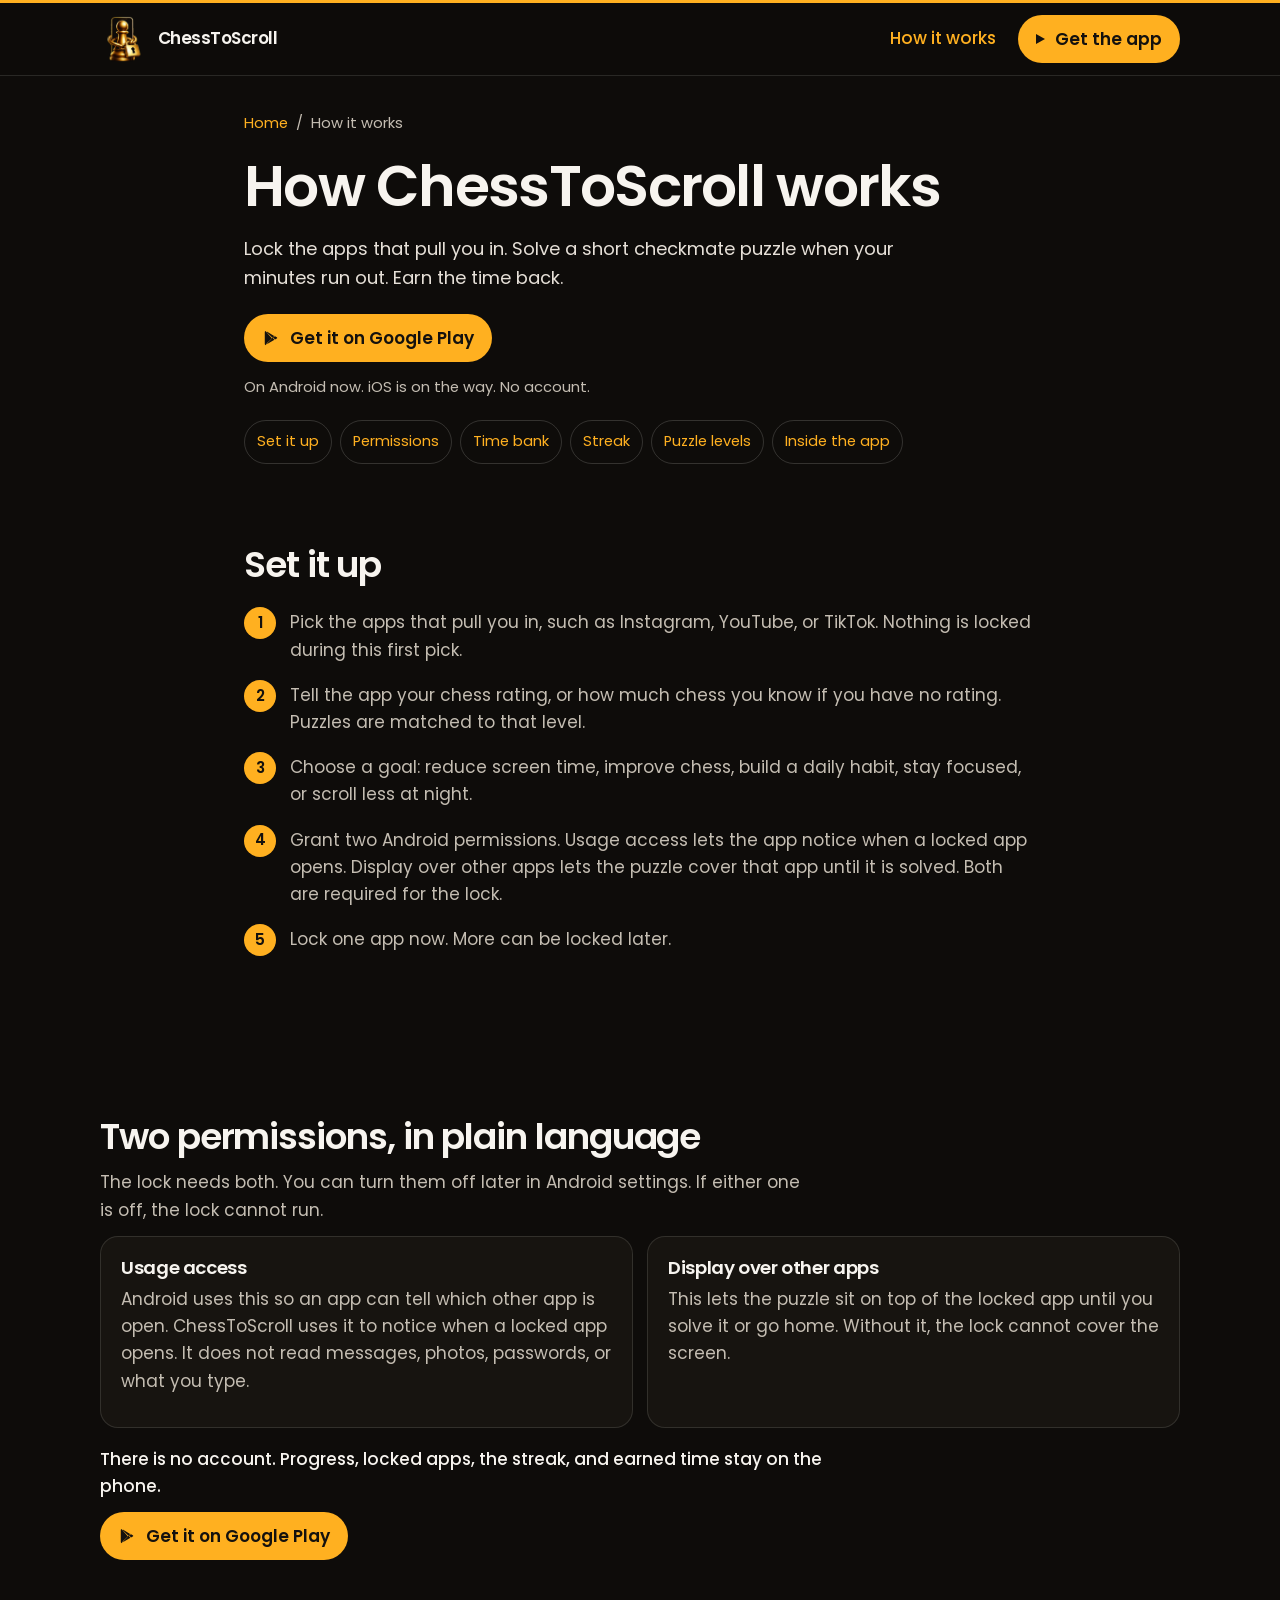
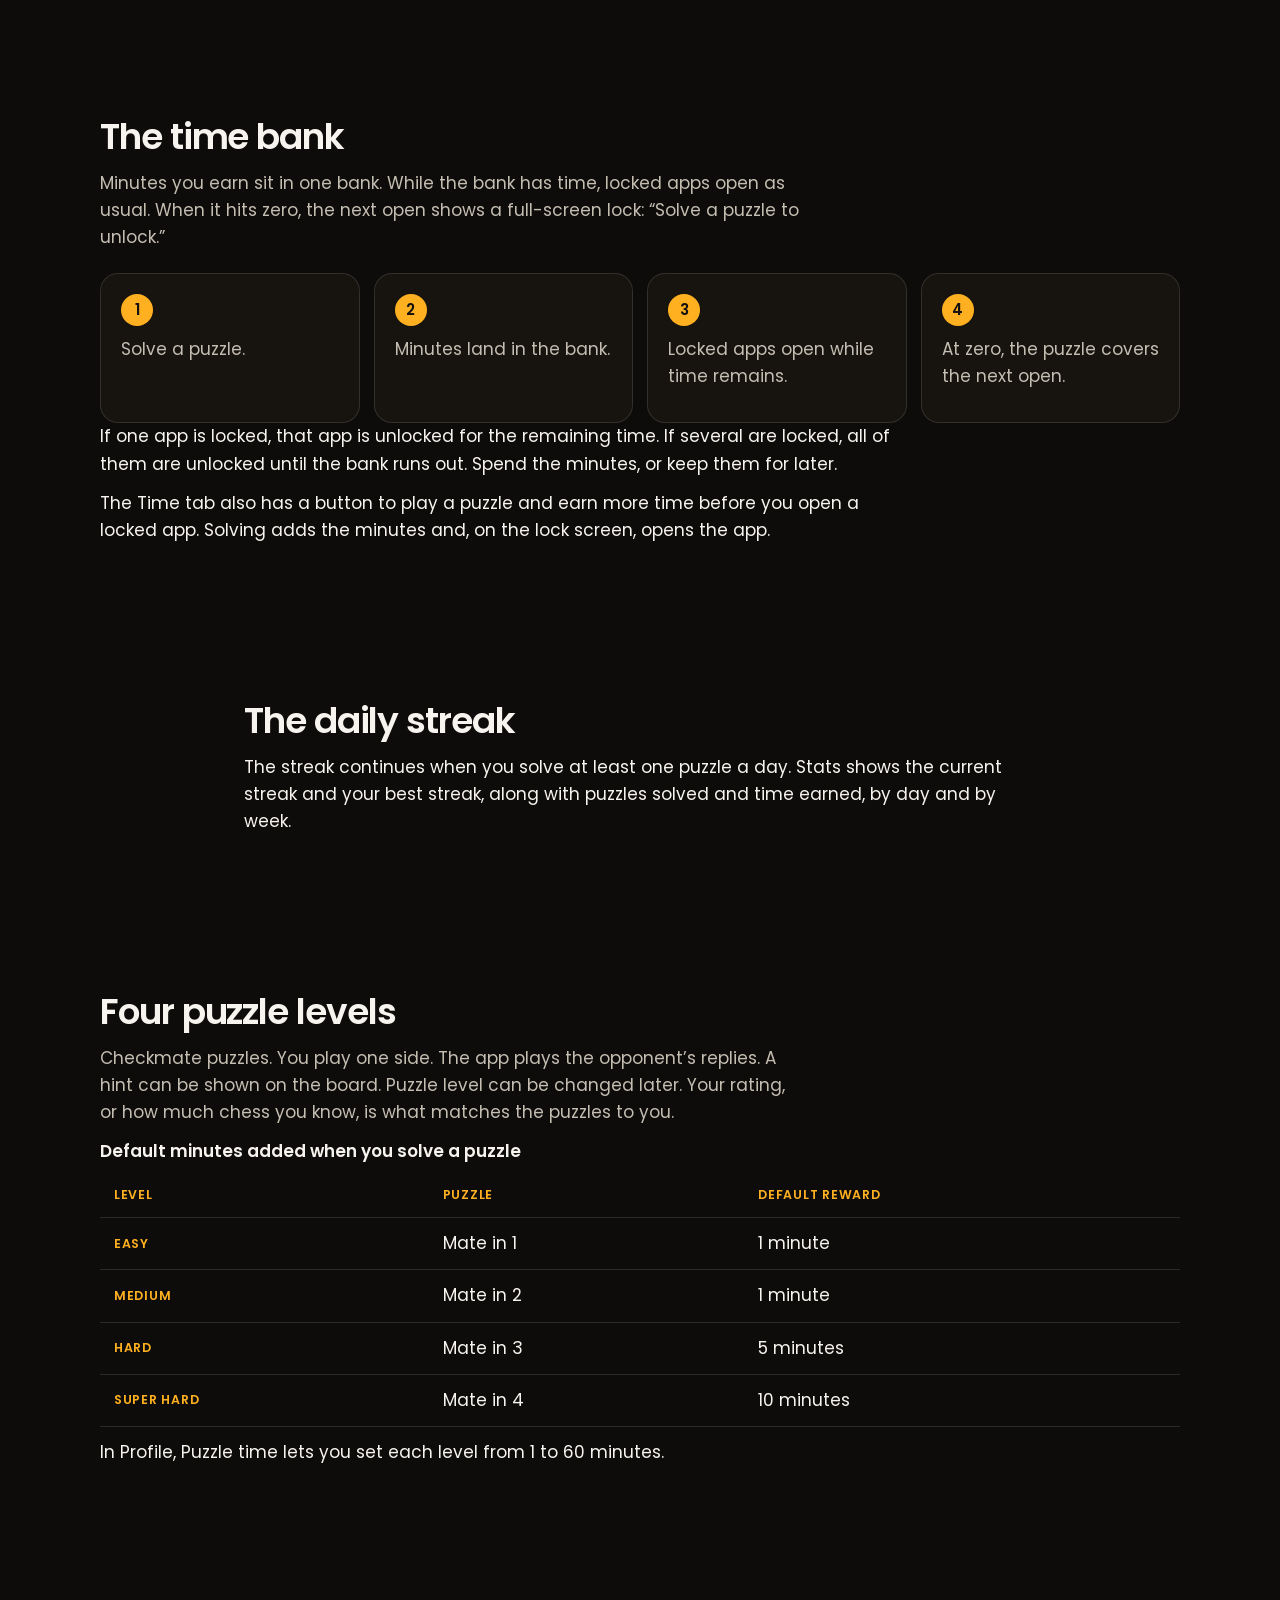
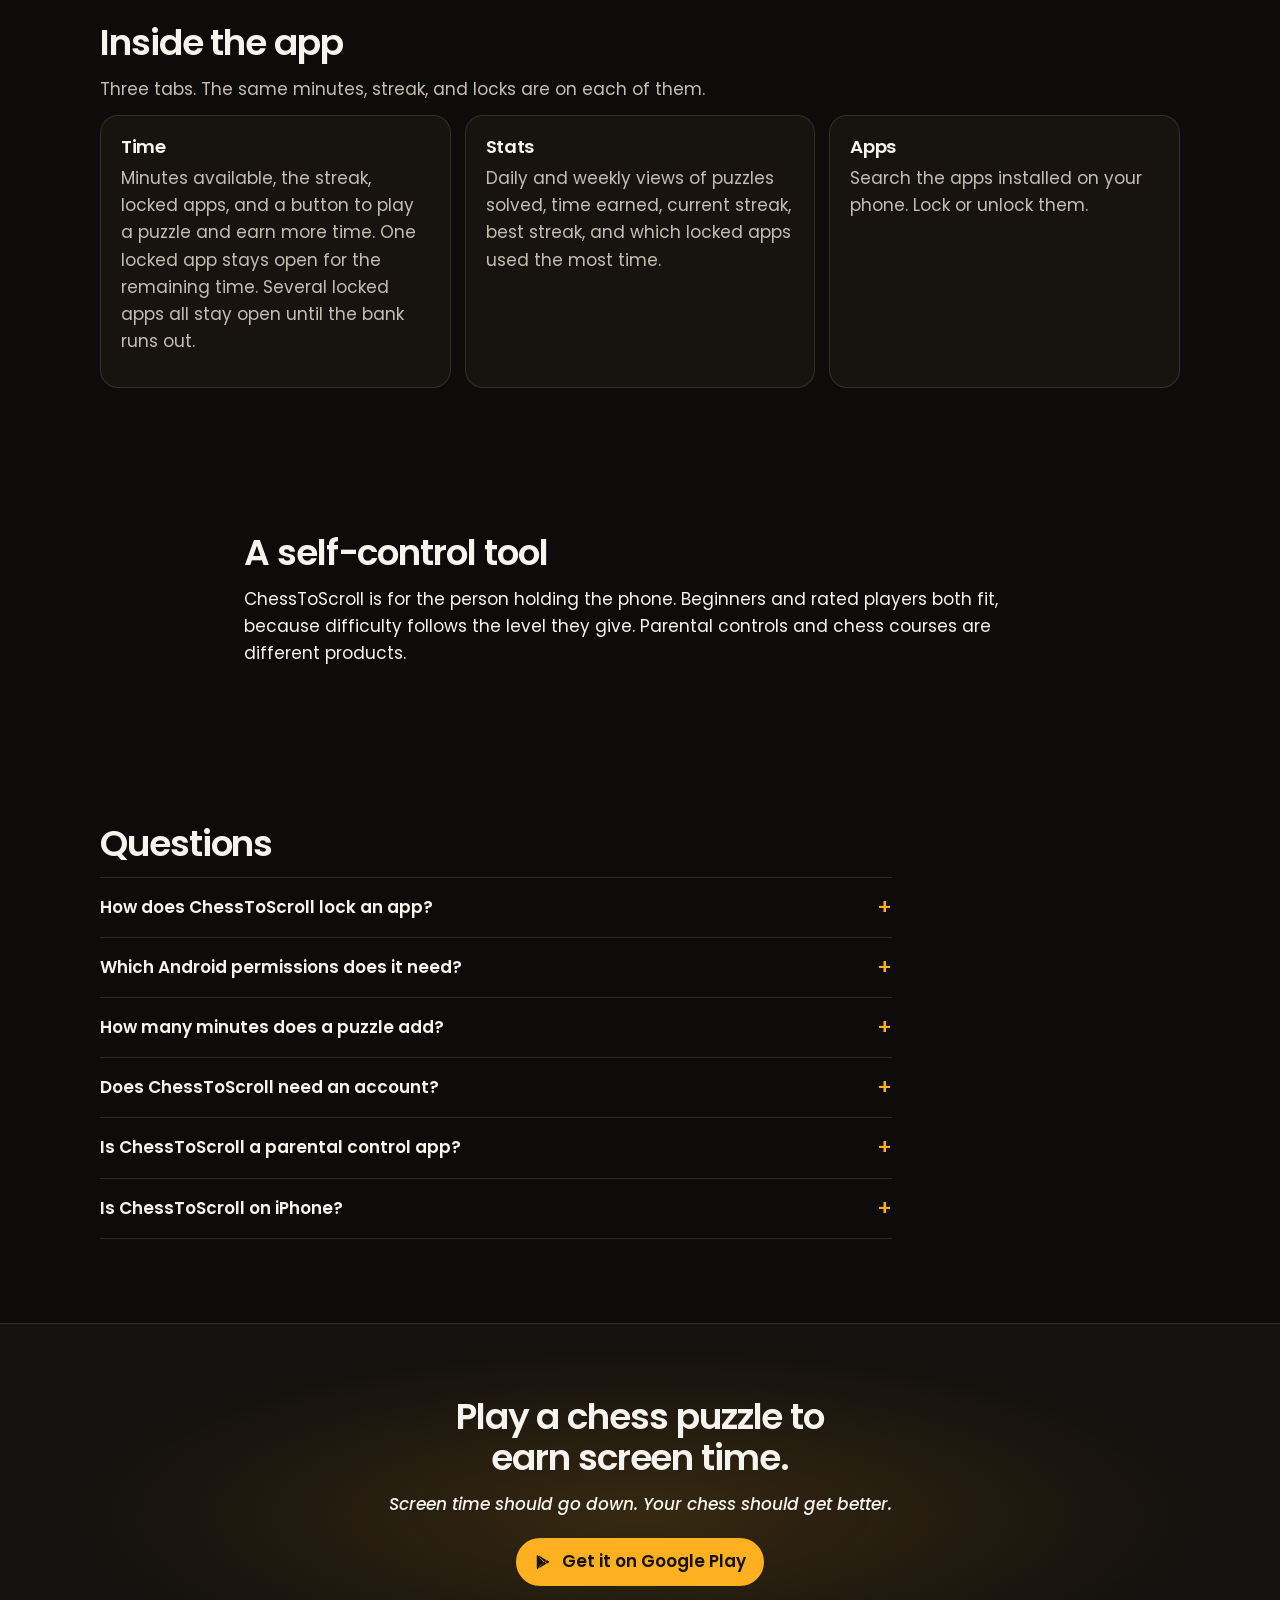
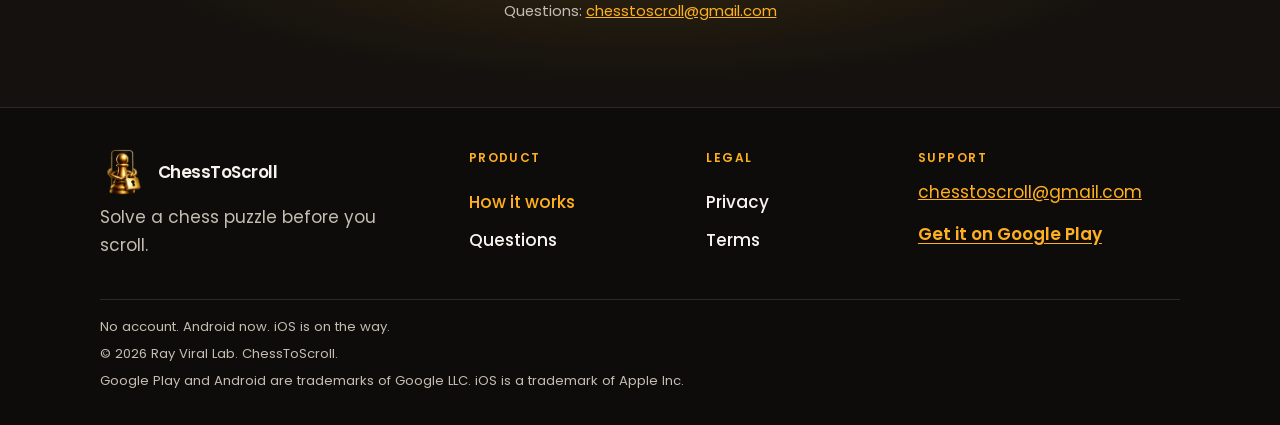
==== commit 1f215c8c: "email update" ====
--- a/how-it-works.html
+++ b/how-it-works.html
@@ -80,7 +80,7 @@
             "name": "Is ChessToScroll on iPhone?",
             "acceptedAnswer": {
               "@type": "Answer",
-              "text": "Not yet. ChessToScroll is on Android now. There is no iOS link yet."
+              "text": "Not yet. ChessToScroll is on Android now. You can join the iOS waitlist."
             }
           }
         ]
@@ -313,7 +313,7 @@
           </details>
           <details>
             <summary>Is ChessToScroll on iPhone?</summary>
-            <p>Not yet. ChessToScroll is on Android now. There is no iOS link yet.</p>
+            <p>Not yet. ChessToScroll is on Android now. You can <a href="https://tally.so/r/zx6x1Z" target="_blank" rel="noopener noreferrer">join the iOS waitlist</a>.</p>
           </details>
         </div>
       </div>
@@ -327,7 +327,7 @@
           <svg class="icon" viewBox="0 0 24 24" width="18" height="18" aria-hidden="true"><path fill="currentColor" d="M4.4 2.6c-.5.4-.7 1.1-.7 1.9v15c0 .8.2 1.5.7 1.9l.1.1 8.8-8.8v-.2L4.5 2.5l-.1.1zm9.6 9.1 2.6 2.6-9.1 5.2c-.6.4-1.2.3-1.5-.1l8-7.7zm2.6-2.6L14 11.7 6 4.1c.3-.4.9-.5 1.5-.1l8.1 5.1zm.8.5 2.3 1.3c.8.5.8 1.2 0 1.7l-2.3 1.3-2.8-2.8 2.8-1.5z"/></svg>
           Get it on Google Play
         </a>
-        <p class="fine">Questions: <a href="mailto:support@chesstoscroll.com">support@chesstoscroll.com</a></p>
+        <p class="fine">Questions: <a href="mailto:chesstoscroll@gmail.com">chesstoscroll@gmail.com</a></p>
       </div>
     </section>
   </main>
@@ -352,7 +352,7 @@
       </nav>
       <div>
         <p class="foot-label">Support</p>
-        <address><a href="mailto:support@chesstoscroll.com">support@chesstoscroll.com</a></address>
+        <address><a href="mailto:chesstoscroll@gmail.com">chesstoscroll@gmail.com</a></address>
         <p><a class="text-link" href="https://play.google.com/store/apps/details?id=com.hintapp.chesslock" target="_blank" rel="noopener noreferrer">Get it on Google Play</a></p>
       </div>
     </div>
--- a/styles.css
+++ b/styles.css
@@ -754,6 +754,11 @@
 .legal p,
 .legal li {
   color: var(--muted);
+}
+
+.legal strong {
+  color: var(--text);
+  font-weight: 600;
 }
 
 code {
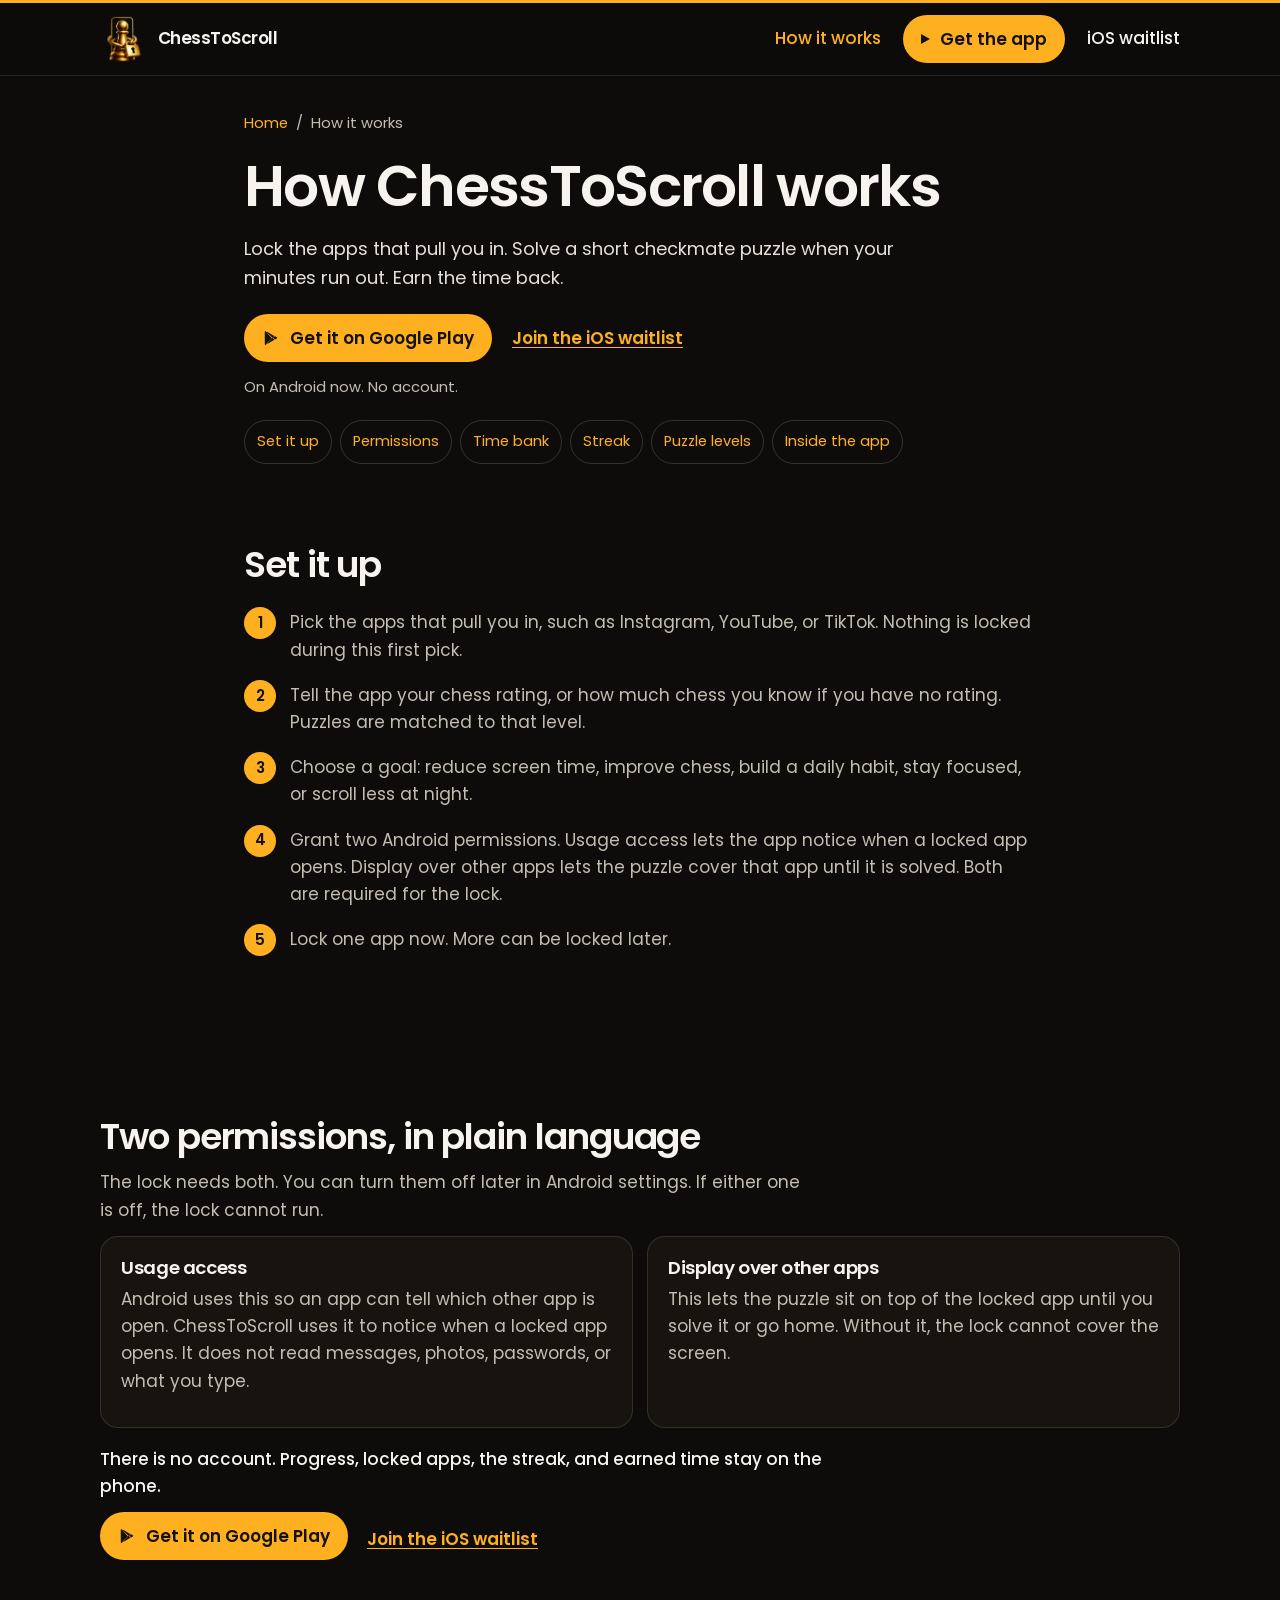
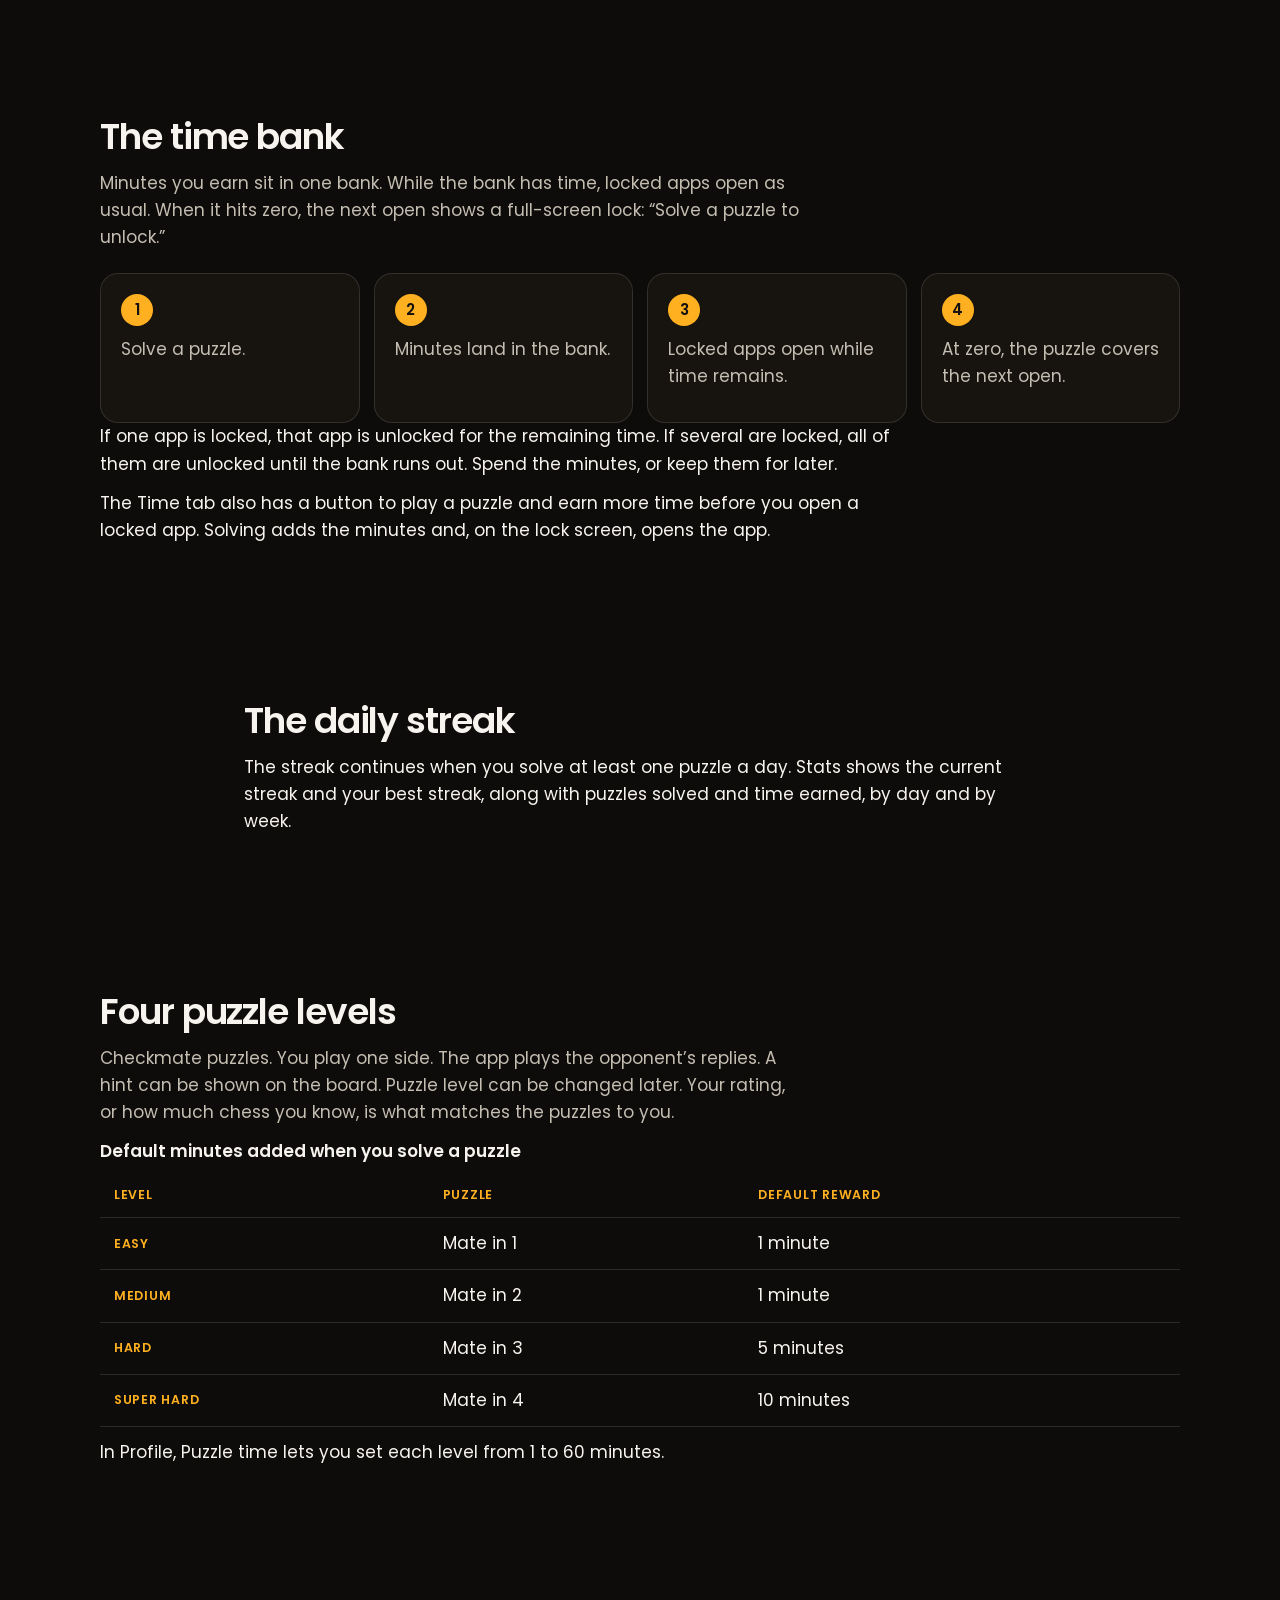
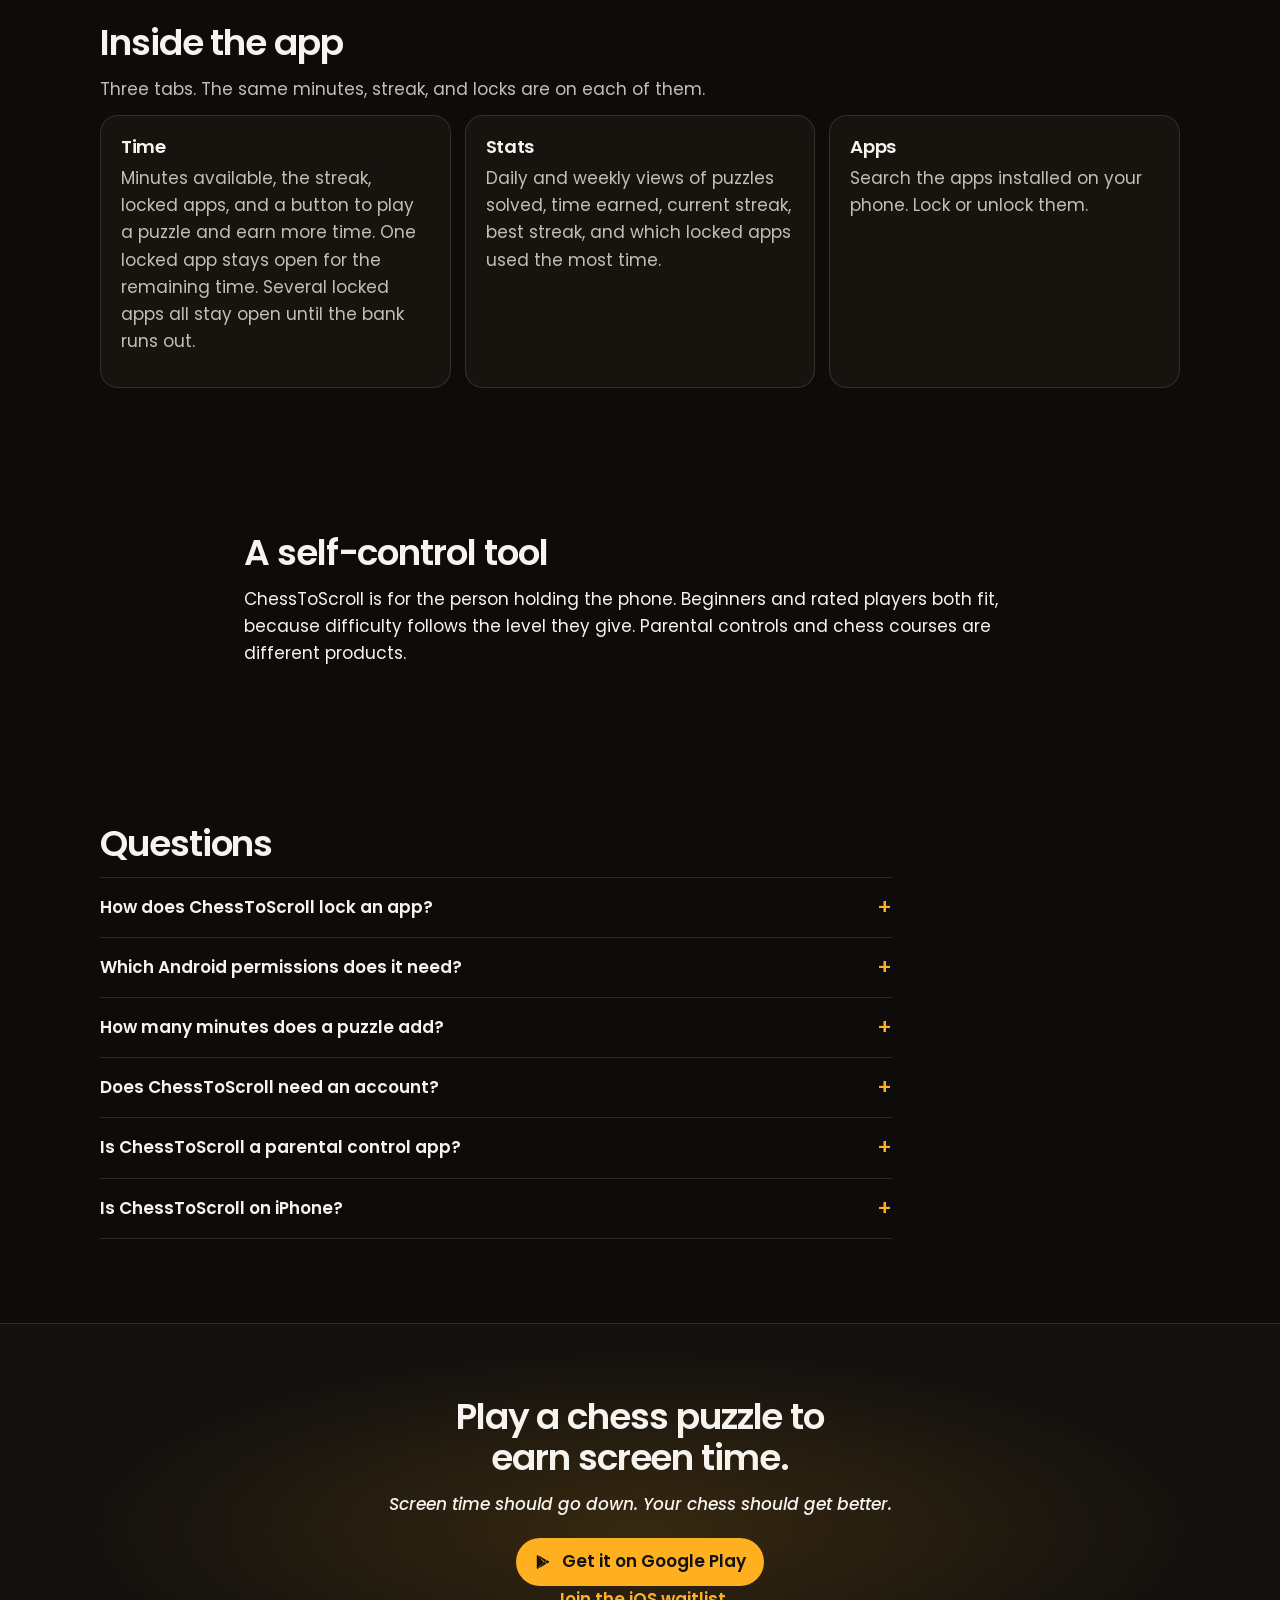
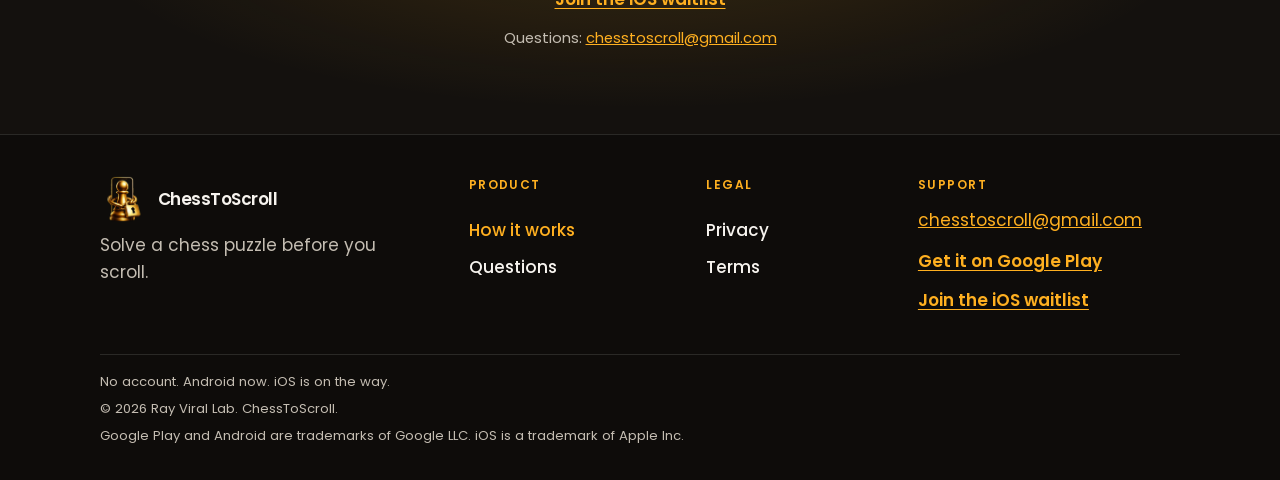
==== commit f0969447: "cta update" ====
--- a/how-it-works.html
+++ b/how-it-works.html
@@ -102,6 +102,7 @@
       <nav class="nav" id="site-nav" aria-label="Primary">
         <a href="how-it-works.html" aria-current="page">How it works</a>
         <a class="btn" href="https://play.google.com/store/apps/details?id=com.hintapp.chesslock" target="_blank" rel="noopener noreferrer"><span class="play" aria-hidden="true"></span>Get the app</a>
+        <a href="https://tally.so/r/zx6x1Z" target="_blank" rel="noopener noreferrer">iOS waitlist</a>
       </nav>
     </div>
   </header>
@@ -120,8 +121,9 @@
             <svg class="icon" viewBox="0 0 24 24" width="18" height="18" aria-hidden="true"><path fill="currentColor" d="M4.4 2.6c-.5.4-.7 1.1-.7 1.9v15c0 .8.2 1.5.7 1.9l.1.1 8.8-8.8v-.2L4.5 2.5l-.1.1zm9.6 9.1 2.6 2.6-9.1 5.2c-.6.4-1.2.3-1.5-.1l8-7.7zm2.6-2.6L14 11.7 6 4.1c.3-.4.9-.5 1.5-.1l8.1 5.1zm.8.5 2.3 1.3c.8.5.8 1.2 0 1.7l-2.3 1.3-2.8-2.8 2.8-1.5z"/></svg>
             Get it on Google Play
           </a>
-        </div>
-        <p class="fine">On Android now. iOS is on the way. No account.</p>
+          <a class="text-link" href="https://tally.so/r/zx6x1Z" target="_blank" rel="noopener noreferrer">Join the iOS waitlist</a>
+        </div>
+        <p class="fine">On Android now. No account.</p>
         <nav class="onpage" aria-label="On this page">
           <a href="#setup">Set it up</a>
           <a href="#permissions">Permissions</a>
@@ -182,7 +184,8 @@
           <p><a class="btn" href="https://play.google.com/store/apps/details?id=com.hintapp.chesslock" target="_blank" rel="noopener noreferrer">
             <svg class="icon" viewBox="0 0 24 24" width="18" height="18" aria-hidden="true"><path fill="currentColor" d="M4.4 2.6c-.5.4-.7 1.1-.7 1.9v15c0 .8.2 1.5.7 1.9l.1.1 8.8-8.8v-.2L4.5 2.5l-.1.1zm9.6 9.1 2.6 2.6-9.1 5.2c-.6.4-1.2.3-1.5-.1l8-7.7zm2.6-2.6L14 11.7 6 4.1c.3-.4.9-.5 1.5-.1l8.1 5.1zm.8.5 2.3 1.3c.8.5.8 1.2 0 1.7l-2.3 1.3-2.8-2.8 2.8-1.5z"/></svg>
             Get it on Google Play
-          </a></p>
+          </a>
+          <a class="text-link" href="https://tally.so/r/zx6x1Z" target="_blank" rel="noopener noreferrer">Join the iOS waitlist</a></p>
         </div>
       </div>
     </section>
@@ -327,6 +330,7 @@
           <svg class="icon" viewBox="0 0 24 24" width="18" height="18" aria-hidden="true"><path fill="currentColor" d="M4.4 2.6c-.5.4-.7 1.1-.7 1.9v15c0 .8.2 1.5.7 1.9l.1.1 8.8-8.8v-.2L4.5 2.5l-.1.1zm9.6 9.1 2.6 2.6-9.1 5.2c-.6.4-1.2.3-1.5-.1l8-7.7zm2.6-2.6L14 11.7 6 4.1c.3-.4.9-.5 1.5-.1l8.1 5.1zm.8.5 2.3 1.3c.8.5.8 1.2 0 1.7l-2.3 1.3-2.8-2.8 2.8-1.5z"/></svg>
           Get it on Google Play
         </a>
+        <p><a class="text-link" href="https://tally.so/r/zx6x1Z" target="_blank" rel="noopener noreferrer">Join the iOS waitlist</a></p>
         <p class="fine">Questions: <a href="mailto:chesstoscroll@gmail.com">chesstoscroll@gmail.com</a></p>
       </div>
     </section>
@@ -354,6 +358,7 @@
         <p class="foot-label">Support</p>
         <address><a href="mailto:chesstoscroll@gmail.com">chesstoscroll@gmail.com</a></address>
         <p><a class="text-link" href="https://play.google.com/store/apps/details?id=com.hintapp.chesslock" target="_blank" rel="noopener noreferrer">Get it on Google Play</a></p>
+        <p><a class="text-link" href="https://tally.so/r/zx6x1Z" target="_blank" rel="noopener noreferrer">Join the iOS waitlist</a></p>
       </div>
     </div>
     <div class="wrap legal-line">
--- a/styles.css
+++ b/styles.css
@@ -278,14 +278,6 @@
   overflow: visible;
 }
 
-.hero::before {
-  content: "";
-  position: absolute;
-  inset: 0;
-  background: radial-gradient(ellipse at 82% 18%, rgba(255, 176, 32, 0.16), transparent 52%);
-  pointer-events: none;
-}
-
 .hero h1 {
   font-size: clamp(2.5rem, 4.6vw, 4.15rem);
   max-width: 11em;
@@ -315,6 +307,13 @@
 
 .phone-figure {
   margin: 28px 0 0;
+}
+
+.phone-demo {
+  display: block;
+  width: min(100%, 280px);
+  height: auto;
+  margin-inline: auto;
 }
 
 .phone {
@@ -666,6 +665,10 @@
 .cta-band a.btn {
   color: var(--ink);
   text-decoration: none;
+}
+
+p a.btn + a.text-link {
+  margin-left: 14px;
 }
 
 .table-wrap {
@@ -979,8 +982,11 @@
     margin-top: 0;
   }
 
-  .phone {
+  .phone,
+  .phone-demo {
     margin-inline: 0;
+    width: 320px;
+    max-width: 100%;
   }
 }
 
@@ -1035,6 +1041,30 @@
   .facts {
     grid-template-columns: repeat(3, 1fr);
     gap: 28px;
+  }
+}
+
+@media (max-width: 839px) {
+  body {
+    font-size: 1rem;
+  }
+
+  h1 {
+    font-size: 2rem;
+  }
+
+  .hero h1 {
+    font-size: clamp(1.9rem, 8.2vw, 2.35rem);
+    max-width: none;
+  }
+
+  h2 {
+    font-size: 1.5rem;
+  }
+
+  .lede,
+  .hero .lede {
+    font-size: 1rem;
   }
 }
 
